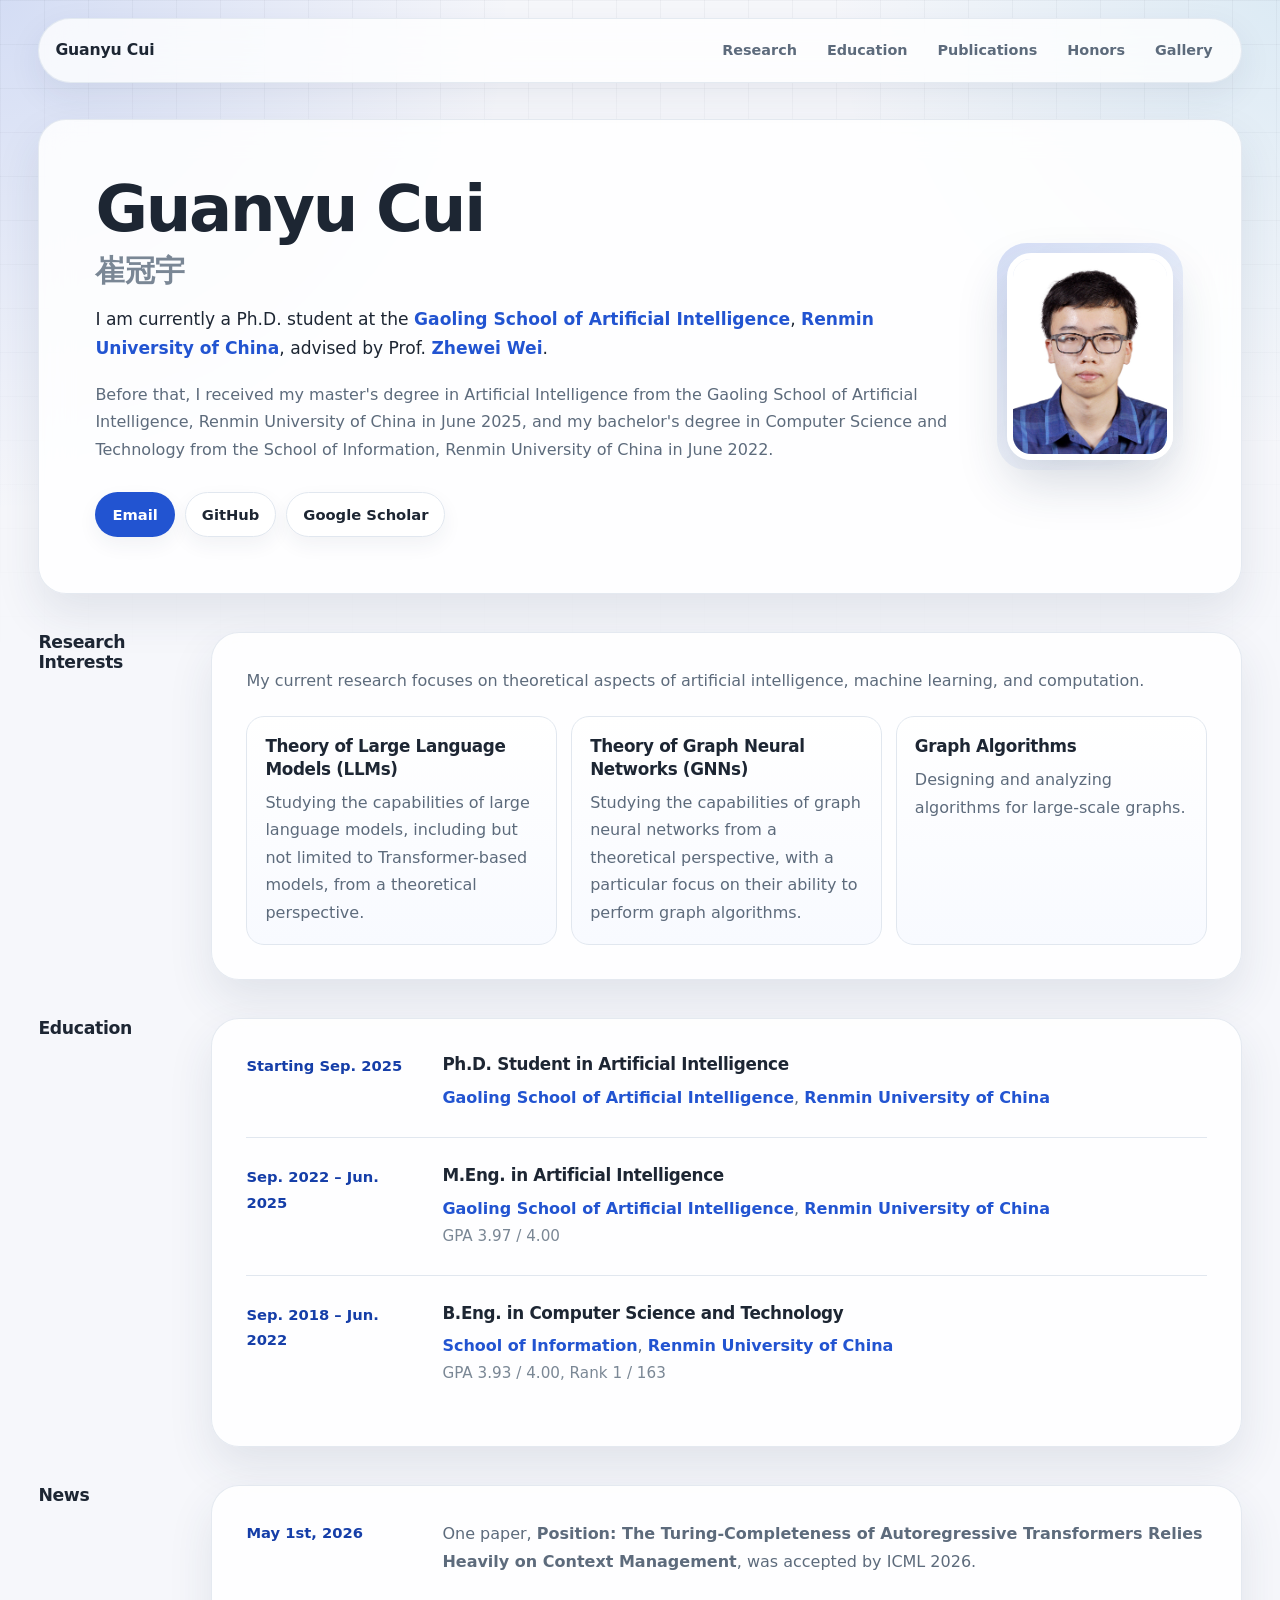
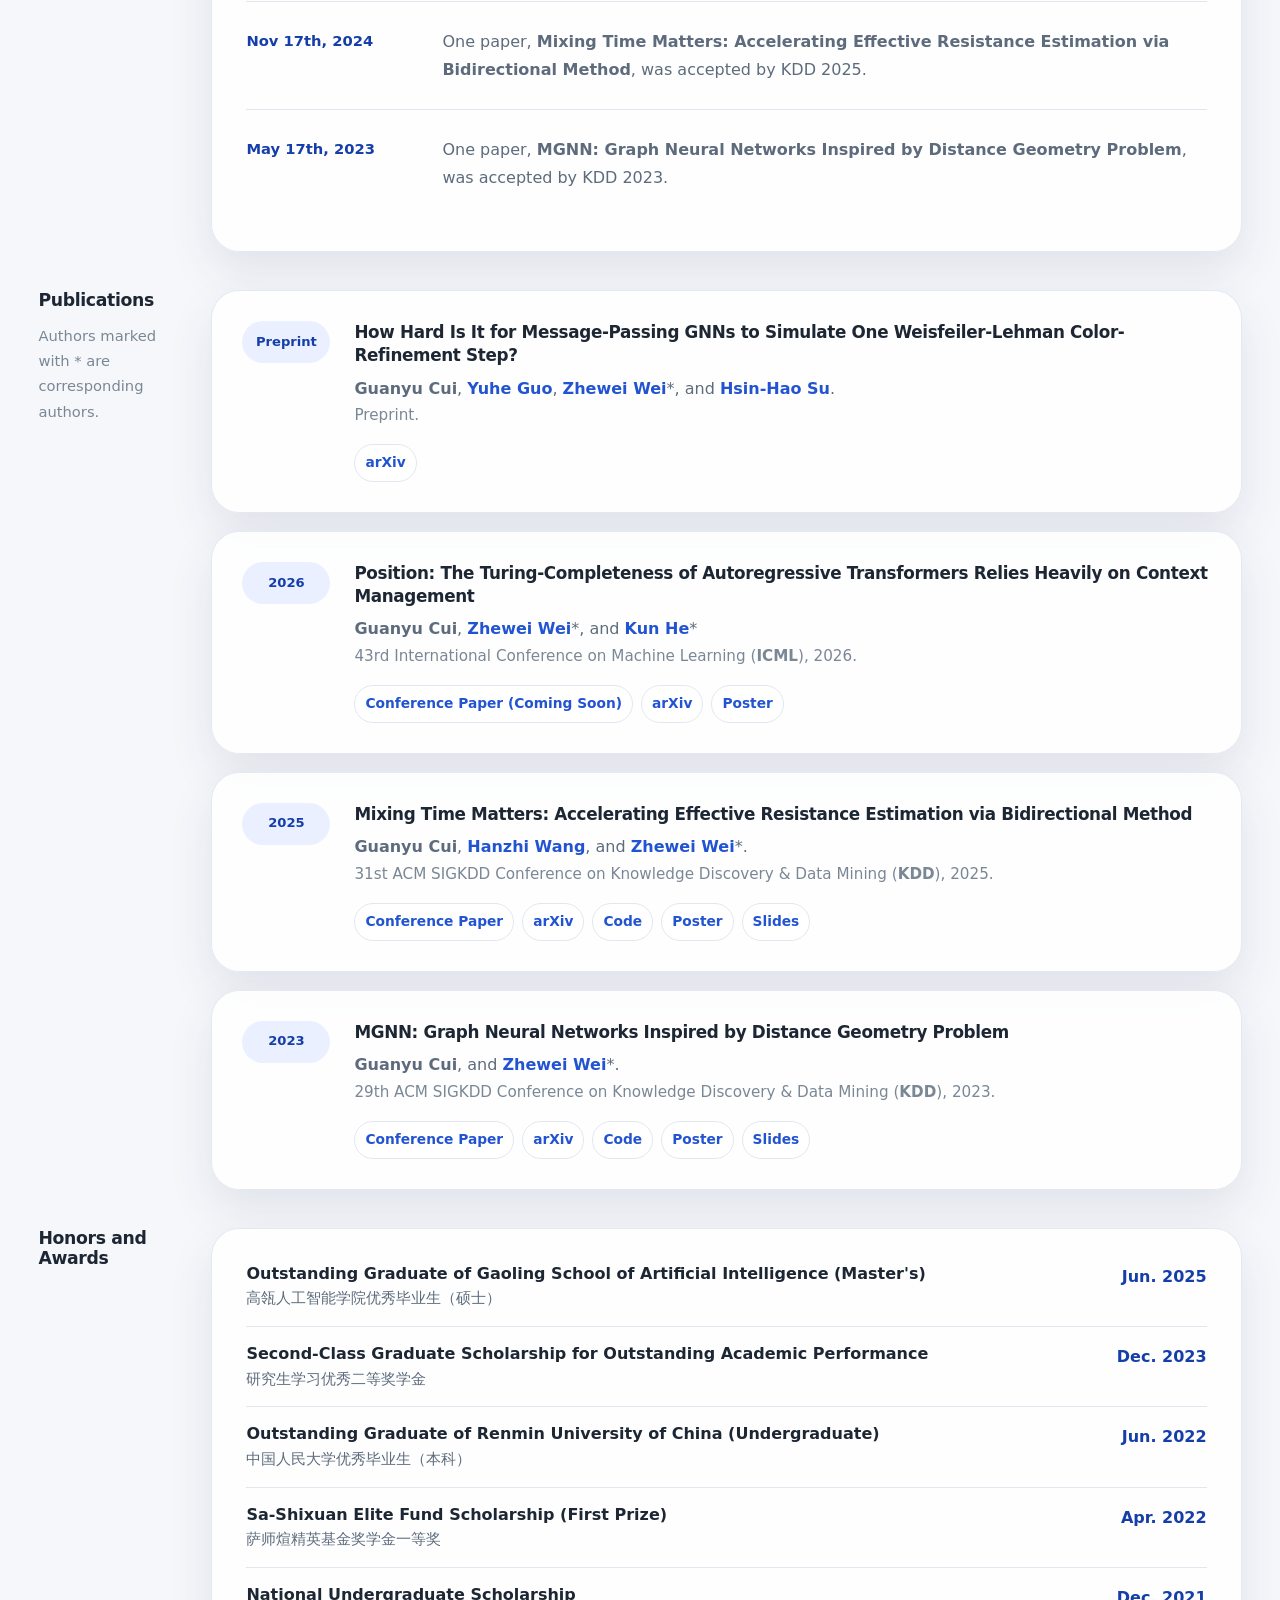
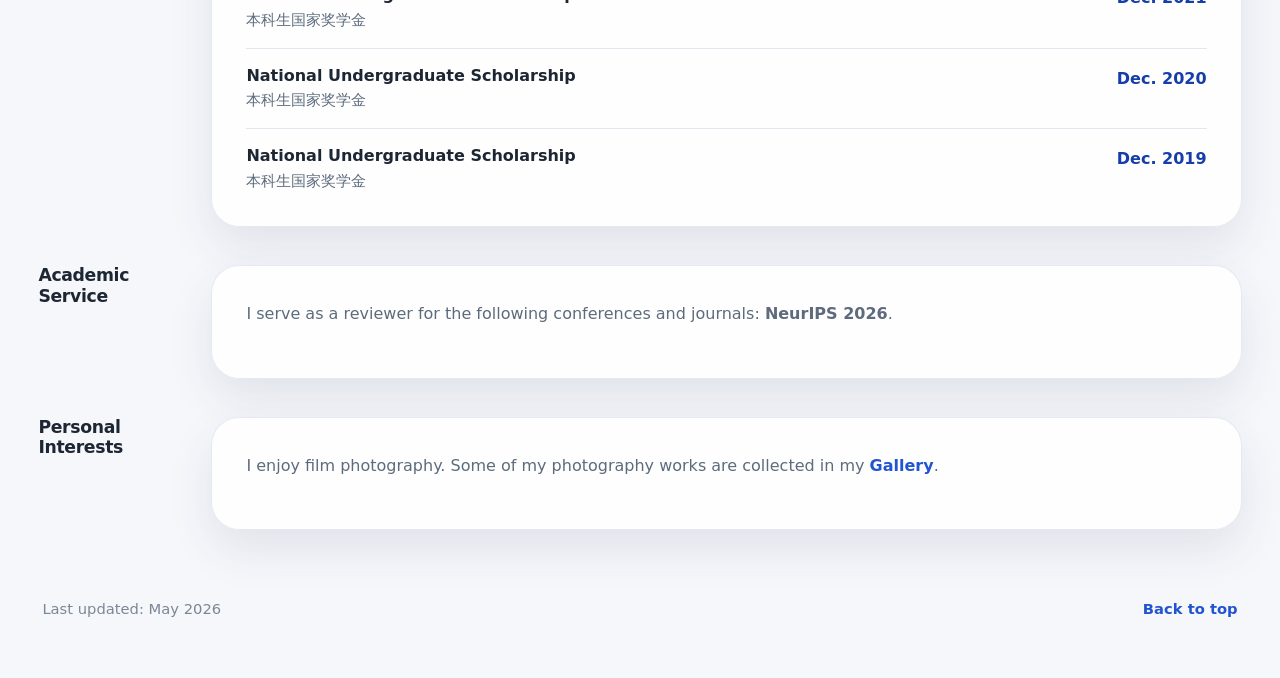
==== index.html @ 424a6db8 "update ICML 2026 poster" ====
<!DOCTYPE html>
<html lang="en">

<head>
	<meta charset="UTF-8">
	<meta name="viewport" content="width=device-width, initial-scale=1">
	<meta name="author" content="Guanyu Cui">
	<meta name="description" content="Guanyu Cui, PhD student in Artificial Intelligence at Renmin University of China. Research in graph neural networks, graph algorithms, and distributed computational models.">
	<title>Guanyu Cui</title>
	<link rel="stylesheet" type="text/css" href="stylesheet.css">
</head>

<body id="top">
	<div class="page-shell">
		<nav class="top-nav" aria-label="Primary navigation">
			<a class="brand" href="#top">Guanyu Cui</a>
			<div class="nav-links">
				<a href="#research">Research</a>
				<a href="#education">Education</a>
				<a href="#publications">Publications</a>
				<a href="#honors">Honors</a>
				<a href="gallery.html">Gallery</a>
			</div>
		</nav>

		<main id>
			<section class="hero card">
				<div class="hero-copy">
					<h1>Guanyu Cui <span>崔冠宇</span></h1>
					<p class="lead">
						I am currently a Ph.D. student at the
						<a href="http://ai.ruc.edu.cn/english">Gaoling School of Artificial Intelligence</a>,
						<a href="https://www.ruc.edu.cn/en">Renmin University of China</a>, advised by Prof.
						<a href="https://weizhewei.com">Zhewei Wei</a>.
					</p>
					<p>
						Before that, I received my master's degree in Artificial Intelligence from the Gaoling School of Artificial Intelligence, Renmin University of China in June 2025, and my bachelor's degree in Computer Science and Technology from the School of Information, Renmin University of China in June 2022.
					</p>
					<div class="link-row" aria-label="Profile links">
						<a class="button primary" href="mailto:cuiguanyu@ruc.edu.cn">Email</a>
						<a class="button" href="https://github.com/GuanyuCui">GitHub</a>
						<a class="button" href="https://scholar.google.com/citations?user=59hALLoAAAAJ&hl=en">Google Scholar</a>
					</div>
				</div>
				<div class="portrait-wrap" aria-label="Profile photo">
					<img src="images/guanyucui.png" alt="Guanyu Cui profile photo">
				</div>
			</section>

			<section id="research" class="section-grid">
				<div class="section-heading">
					<h2>Research Interests</h2>
				</div>
				<div class="card content-card">
					<p>My current research focuses on theoretical aspects of artificial intelligence, machine learning, and computation.</p>
					<div class="interest-grid">
						<article class="mini-card">
							<h3>Theory of Large Language Models (LLMs)</h3>
							<p>Studying the capabilities of large language models, including but not limited to Transformer-based models, from a theoretical perspective.</p>
						</article>
						<article class="mini-card">
							<h3>Theory of Graph Neural Networks (GNNs)</h3>
							<p>Studying the capabilities of graph neural networks from a theoretical perspective, with a particular focus on their ability to perform graph algorithms.</p>
						</article>
						<article class="mini-card">
							<h3>Graph Algorithms</h3>
							<p>Designing and analyzing algorithms for large-scale graphs.</p>
						</article>
					</div>
				</div>
			</section>

			<section id="education" class="section-grid">
				<div class="section-heading">
					<h2>Education</h2>
				</div>
				<div class="card timeline">
					<article class="timeline-item">
						<div class="time">Starting Sep. 2025</div>
						<div>
							<h3>Ph.D. Student in Artificial Intelligence</h3>
							<p><a href="http://ai.ruc.edu.cn/english">Gaoling School of Artificial Intelligence</a>, <a href="https://www.ruc.edu.cn/en">Renmin University of China</a></p>
						</div>
					</article>
					<article class="timeline-item">
						<div class="time">Sep. 2022 – Jun. 2025</div>
						<div>
							<h3>M.Eng. in Artificial Intelligence</h3>
							<p><a href="http://ai.ruc.edu.cn/english">Gaoling School of Artificial Intelligence</a>, <a href="https://www.ruc.edu.cn/en">Renmin University of China</a></p>
							<p class="meta">GPA 3.97 / 4.00</p>
						</div>
					</article>
					<article class="timeline-item">
						<div class="time">Sep. 2018 – Jun. 2022</div>
						<div>
							<h3>B.Eng. in Computer Science and Technology</h3>
							<p><a href="http://info.ruc.edu.cn/en">School of Information</a>, <a href="https://www.ruc.edu.cn/en">Renmin University of China</a></p>
							<p class="meta">GPA 3.93 / 4.00, Rank 1 / 163</p>
						</div>
					</article>
				</div>
			</section>

			<section id="news" class="section-grid">
				<div class="section-heading">
					<h2>News</h2>
				</div>
				<div class="card timeline compact">
					<article class="timeline-item">
						<div class="time">May 1st, 2026</div>
						<p>One paper, <strong>Position: The Turing-Completeness of Autoregressive Transformers Relies Heavily on Context Management</strong>, was accepted by ICML 2026.</p>
					</article>
					<article class="timeline-item">
						<div class="time">Nov 17th, 2024</div>
						<p>One paper, <strong>Mixing Time Matters: Accelerating Effective Resistance Estimation via Bidirectional Method</strong>, was accepted by KDD 2025.</p>
					</article>
					<article class="timeline-item">
						<div class="time">May 17th, 2023</div>
						<p>One paper, <strong>MGNN: Graph Neural Networks Inspired by Distance Geometry Problem</strong>, was accepted by KDD 2023.</p>
					</article>
				</div>
			</section>

			<section id="publications" class="section-grid">
				<div class="section-heading">
					<h2>Publications</h2>
					<p class="note">Authors marked with * are corresponding authors.</p>
				</div>
				<div class="publication-list">
					<article class="card publication">
						<div class="pub-year">Preprint</div>
						<div>
							<h3>How Hard Is It for Message-Passing GNNs to Simulate One Weisfeiler-Lehman Color-Refinement Step?</h3>
							<p class="authors"><strong>Guanyu Cui</strong>, <a href="https://yuziguo.github.io">Yuhe Guo</a>, <a href="https://weizhewei.com">Zhewei Wei</a>*, and <a href="https://sites.google.com/site/distributedhsinhao/">Hsin-Hao Su</a>.</p>
							<p class="venue">Preprint.</p>
							<div class="pub-links">
								<a href="https://arxiv.org/abs/2410.01308">arXiv</a>
							</div>
						</div>
					</article>

					<article class="card publication">
						<div class="pub-year">2026</div>
						<div>
							<h3>Position: The Turing-Completeness of Autoregressive Transformers Relies Heavily on Context Management</h3>
							<p class="authors"><strong>Guanyu Cui</strong>, <a href="https://weizhewei.com">Zhewei Wei</a>*, and <a href="https://hekun-theory.com">Kun He</a>*</p>
							<p class="venue">43rd International Conference on Machine Learning (<strong>ICML</strong>), 2026.</p>
							<div class="pub-links">
								<a href="">Conference Paper (Coming Soon)</a>
								<a href="https://arxiv.org/abs/2605.19514">arXiv</a>
								<a href="posters/ICML'26-poster.pdf">Poster</a>
							</div>
						</div>
					</article>

					<article class="card publication">
						<div class="pub-year">2025</div>
						<div>
							<h3>Mixing Time Matters: Accelerating Effective Resistance Estimation via Bidirectional Method</h3>
							<p class="authors"><strong>Guanyu Cui</strong>, <a href="https://wanghzccls.github.io">Hanzhi Wang</a>, and <a href="https://weizhewei.com">Zhewei Wei</a>*.</p>
							<p class="venue">31st ACM SIGKDD Conference on Knowledge Discovery & Data Mining (<strong>KDD</strong>), 2025.</p>
							<div class="pub-links">
								<a href="https://dl.acm.org/doi/10.1145/3690624.3709298">Conference Paper</a>
								<a href="https://arxiv.org/abs/2503.02513">arXiv</a>
								<a href="https://github.com/GuanyuCui/BiSPER">Code</a>
								<a href="posters/KDD'25-poster.pdf">Poster</a>
								<a href="slides/KDD'25-presentation_slides.pdf">Slides</a>
							</div>
						</div>
					</article>

					<article class="card publication">
						<div class="pub-year">2023</div>
						<div>
							<h3>MGNN: Graph Neural Networks Inspired by Distance Geometry Problem</h3>
							<p class="authors"><strong>Guanyu Cui</strong>, and <a href="https://weizhewei.com">Zhewei Wei</a>*.</p>
							<p class="venue">29th ACM SIGKDD Conference on Knowledge Discovery & Data Mining (<strong>KDD</strong>), 2023.</p>
							<div class="pub-links">
								<a href="https://dl.acm.org/doi/10.1145/3580305.3599431">Conference Paper</a>
								<a href="https://arxiv.org/abs/2201.12994">arXiv</a>
								<a href="https://github.com/GuanyuCui/MGNN">Code</a>
								<a href="posters/KDD'23-poster.pdf">Poster</a>
								<a href="slides/KDD'23-presentation_slides.pdf">Slides</a>
							</div>
						</div>
					</article>
				</div>
			</section>

			<section id="honors" class="section-grid">
				<div class="section-heading">
					<h2>Honors and Awards</h2>
				</div>
				<div class="card award-list">
					<div class="award-item">
						<span>
							<strong>Outstanding Graduate of Gaoling School of Artificial Intelligence (Master's)</strong>
							<span class="award-cn">高瓴人工智能学院优秀毕业生（硕士）</span>
						</span>
						<strong>Jun. 2025</strong>
						
					</div>
					<div class="award-item">
						<span>
							<strong>Second-Class Graduate Scholarship for Outstanding Academic Performance</strong>
							<span class="award-cn">研究生学习优秀二等奖学金</span>
						</span>
						<strong>Dec. 2023</strong>
					</div>
					<div class="award-item">
						<span>
							<strong>Outstanding Graduate of Renmin University of China (Undergraduate)</strong>
							<span class="award-cn">中国人民大学优秀毕业生（本科）</span>
						</span>
						<strong>Jun. 2022</strong>
					</div>
					<div class="award-item">
						<span>
							<strong>Sa-Shixuan Elite Fund Scholarship (First Prize)</strong>
							<span class="award-cn">萨师煊精英基金奖学金一等奖</span>
						</span>
						<strong>Apr. 2022</strong>
					</div>
					<div class="award-item">
						<span>
							<strong>National Undergraduate Scholarship</strong>
							<span class="award-cn">本科生国家奖学金</span>
						</span>
						<strong>Dec. 2021</strong>
					</div>
					<div class="award-item">
						<span>
							<strong>National Undergraduate Scholarship</strong>
							<span class="award-cn">本科生国家奖学金</span>
						</span>
						<strong>Dec. 2020</strong>
					</div>
					<div class="award-item">
						<span>
							<strong>National Undergraduate Scholarship</strong>
							<span class="award-cn">本科生国家奖学金</span>
						</span>
						<strong>Dec. 2019</strong>
					</div>
				</div>
			</section>

			<section id="academic-service" class="section-grid">
				<div class="section-heading">
					<h2>Academic Service</h2>
				</div>
				<div class="card content-card">
					<p>I serve as a reviewer for the following conferences and journals: <strong>NeurIPS 2026</strong>.</p>
				</div>
			</section>

			<section id="others" class="section-grid">
				<div class="section-heading">
					<h2>Personal Interests</h2>
				</div>
				<div class="card content-card">
					<p>I enjoy film photography. Some of my photography works are collected in my <a href="gallery.html">Gallery</a>.</p>
				</div>
			</section>
		</main>

		<footer class="site-footer">
			<span>Last updated: May 2026</span>
			<a href="#top">Back to top</a>
		</footer>
	</div>
</body>

</html>
---- stylesheet.css ----
:root {
	color-scheme: light;
	--bg: #f6f7fb;
	--surface: rgba(255, 255, 255, 0.86);
	--surface-strong: #ffffff;
	--text: #1d2633;
	--muted: #5d6b7c;
	--muted-light: #7a8795;
	--line: #e1e7ef;
	--accent: #2254d1;
	--accent-soft: #eaf0ff;
	--accent-strong: #153ea8;
	--shadow: 0 20px 45px rgba(36, 55, 90, 0.10);
	--radius-lg: 28px;
	--radius-md: 18px;
	--radius-sm: 12px;
	--max-width: none;
}

* {
	box-sizing: border-box;
}

html {
	scroll-behavior: smooth;
}

body {
	margin: 0;
	color: var(--text);
	background:
		radial-gradient(circle at top left, rgba(34, 84, 209, 0.16), transparent 32rem),
		radial-gradient(circle at top right, rgba(36, 143, 197, 0.12), transparent 28rem),
		var(--bg);
	font-family: Inter, ui-sans-serif, system-ui, -apple-system, BlinkMacSystemFont, "Segoe UI", sans-serif;
	font-size: 16px;
	line-height: 1.72;
}

body::before {
	position: fixed;
	inset: 0;
	z-index: -1;
	pointer-events: none;
	content: "";
	background-image: linear-gradient(rgba(29, 38, 51, 0.04) 1px, transparent 1px), linear-gradient(90deg, rgba(29, 38, 51, 0.04) 1px, transparent 1px);
	background-size: 44px 44px;
	mask-image: linear-gradient(to bottom, black, transparent 75%);
}

a {
	color: var(--accent);
	font-weight: 650;
	text-decoration: none;
	text-underline-offset: 0.18em;
}

a:hover,
a:focus-visible {
	color: var(--accent-strong);
	text-decoration: underline;
}

img {
	display: block;
	max-width: 100%;
}

.page-shell {
	width: 100%;
	max-width: none;
	margin: 0 auto;
	padding-inline: clamp(20px, 3vw, 56px);
}

.top-nav {
	position: sticky;
	top: 14px;
	z-index: 10;
	display: flex;
	align-items: center;
	justify-content: space-between;
	gap: 20px;
	margin: 18px 0 36px;
	padding: 12px 16px;
	border: 1px solid rgba(225, 231, 239, 0.88);
	border-radius: 999px;
	background: rgba(255, 255, 255, 0.78);
	box-shadow: 0 12px 34px rgba(36, 55, 90, 0.08);
	backdrop-filter: blur(18px);
}

.brand {
	color: var(--text);
	font-size: 0.98rem;
	font-weight: 800;
	letter-spacing: -0.01em;
}

.nav-links {
	display: flex;
	flex-wrap: wrap;
	justify-content: flex-end;
	gap: 6px;
}

.nav-links a {
	padding: 7px 12px;
	border-radius: 999px;
	color: var(--muted);
	font-size: 0.9rem;
	font-weight: 700;
}

.nav-links a:hover,
.nav-links a:focus-visible {
	color: var(--accent-strong);
	background: var(--accent-soft);
	text-decoration: none;
}

main {
	display: grid;
	gap: 38px;
}

.card {
	border: 1px solid rgba(225, 231, 239, 0.9);
	border-radius: var(--radius-lg);
	background: var(--surface);
	box-shadow: var(--shadow);
	backdrop-filter: blur(16px);
}

.hero {
	display: grid;
	grid-template-columns: minmax(0, 1fr) 190px;
	gap: 24px;
	align-items: center;
	padding: clamp(28px, 5vw, 56px);
}

.hero-copy {
	max-width: none;
}

.eyebrow {
	margin: 0 0 12px;
	color: var(--accent);
	font-size: 0.78rem;
	font-weight: 850;
	letter-spacing: 0.12em;
	text-transform: uppercase;
}

h1,
h2,
h3,
p {
	margin-top: 0;
}

h1 {
	margin-bottom: 18px;
	font-size: clamp(2.25rem, 5vw, 4.15rem);
	line-height: 1.06;
	letter-spacing: -0.035em;
}

h1 span {
	display: block;
	margin-top: 12px;
	color: var(--muted-light);
	font-size: clamp(1.25rem, 2.4vw, 1.85rem);
	letter-spacing: -0.015em;
}

h2 {
	margin-bottom: 10px;
	font-size: clamp(1.7rem, 3.5vw, 2.35rem);
	line-height: 1.1;
	letter-spacing: -0.04em;
}

h3 {
	margin-bottom: 8px;
	font-size: 1.05rem;
	line-height: 1.35;
	letter-spacing: -0.02em;
}

p {
	color: var(--muted);
}

.lead {
	color: var(--text);
	font-size: 1.07rem;
}

.link-row {
	display: flex;
	flex-wrap: wrap;
	gap: 10px;
	margin-top: 28px;
}

.button {
	display: inline-flex;
	align-items: center;
	justify-content: center;
	min-height: 42px;
	padding: 9px 16px;
	border: 1px solid var(--line);
	border-radius: 999px;
	background: var(--surface-strong);
	color: var(--text);
	font-size: 0.92rem;
	font-weight: 800;
	box-shadow: 0 8px 20px rgba(36, 55, 90, 0.06);
	transition: transform 160ms ease, box-shadow 160ms ease, background 160ms ease;
}

.button:hover,
.button:focus-visible {
	transform: translateY(-1px);
	color: var(--text);
	text-decoration: none;
	box-shadow: 0 12px 26px rgba(36, 55, 90, 0.10);
}

.button.primary {
	border-color: transparent;
	background: var(--accent);
	color: white;
}

.button.primary:hover,
.button.primary:focus-visible {
	background: var(--accent-strong);
	color: white;
}

.portrait-wrap {
	position: relative;
	justify-self: center;
}

.portrait-wrap::before {
	position: absolute;
	inset: -10px;
	z-index: -1;
	content: "";
	border-radius: 30px;
	background: linear-gradient(145deg, rgba(34, 84, 209, 0.18), rgba(255, 255, 255, 0.45));
}

.portrait-wrap img {
	width: 166px;
	aspect-ratio: 4 / 5;
	border: 6px solid #fff;
	border-radius: 24px;
	object-fit: cover;
	object-position: center 20%;
	box-shadow: 0 22px 50px rgba(36, 55, 90, 0.18);
}

.section-grid {
	display: grid;
	grid-template-columns: 145px minmax(0, 1fr);
	gap: 34px;
	align-items: start;
	scroll-margin-top: 110px;
}

.section-heading {
	position: sticky;
	top: 100px;
}

.section-heading h2 {
	margin-bottom: 8px;
	font-size: clamp(1.08rem, 1.35vw, 1.36rem);
	line-height: 1.18;
	letter-spacing: -0.02em;
	overflow-wrap: anywhere;
}

.note {
	margin-top: 12px;
	color: var(--muted-light);
	font-size: 0.92rem;
}

.content-card,
.timeline,
.award-list {
	padding: clamp(22px, 4vw, 34px);
}

.interest-grid {
	display: grid;
	grid-template-columns: repeat(3, minmax(0, 1fr));
	gap: 14px;
	margin-top: 22px;
}

.mini-card {
	min-height: 100%;
	padding: 18px;
	border: 1px solid var(--line);
	border-radius: var(--radius-md);
	background: linear-gradient(180deg, #ffffff, #f8faff);
}

.mini-card p,
.publication p,
.timeline p {
	margin-bottom: 0;
}

.timeline {
	display: grid;
	gap: 0;
}

.timeline-item {
	position: relative;
	display: grid;
	grid-template-columns: 170px minmax(0, 1fr);
	gap: 26px;
	padding: 0 0 26px;
}

.timeline-item:not(:last-child) {
	border-bottom: 1px solid var(--line);
	margin-bottom: 26px;
}

.time {
	color: var(--accent-strong);
	font-size: 0.92rem;
	font-weight: 850;
}

.meta,
.venue {
	color: var(--muted-light);
	font-size: 0.95rem;
}

.publication-list {
	display: grid;
	gap: 18px;
}

.publication {
	display: grid;
	grid-template-columns: 96px minmax(0, 1fr);
	gap: 24px;
	padding: clamp(22px, 4vw, 30px);
	transition: transform 160ms ease, box-shadow 160ms ease;
}

.publication:hover {
	transform: translateY(-2px);
	box-shadow: 0 24px 58px rgba(36, 55, 90, 0.14);
}

.pub-year {
	display: inline-flex;
	align-items: center;
	justify-content: center;
	align-self: start;
	min-height: 42px;
	padding: 8px 12px;
	border-radius: 999px;
	background: var(--accent-soft);
	color: var(--accent-strong);
	font-size: 0.82rem;
	font-weight: 900;
}

.authors {
	color: var(--muted);
}

.pub-links {
	display: flex;
	flex-wrap: wrap;
	gap: 8px;
	margin-top: 16px;
}

.pub-links a {
	display: inline-flex;
	padding: 6px 10px;
	border: 1px solid var(--line);
	border-radius: 999px;
	background: #fff;
	color: var(--accent);
	font-size: 0.86rem;
	font-weight: 800;
}

.pub-links a:hover,
.pub-links a:focus-visible {
	background: var(--accent-soft);
	color: var(--accent-strong);
	text-decoration: none;
}

.award-list {
	display: grid;
	gap: 0;
}

.award-item {
	display: grid;
	grid-template-columns: minmax(0, 1fr) 104px;
	gap: 22px;
	padding: 16px 0;
	border-bottom: 1px solid var(--line);
	color: var(--muted);
}

.award-item:first-child {
	padding-top: 0;
}

.award-item:last-child {
	padding-bottom: 0;
	border-bottom: 0;
}

.award-item > span > strong {
	display: block;
	color: var(--text);
	font-weight: 800;
	line-height: 1.35;
}

.award-item > strong {
	color: var(--accent-strong);
	text-align: right;
	white-space: nowrap;
	font-weight: 850;
}

.award-cn {
	display: block;
	margin-top: 4px;
	font-size: 0.94em;
	color: var(--muted);
	line-height: 1.45;
}

.site-footer {
	display: flex;
	justify-content: space-between;
	gap: 20px;
	margin: 44px 0 34px;
	padding: 22px 4px;
	color: var(--muted-light);
	font-size: 0.92rem;
}


@media (min-width: 1180px) {
	.section-grid {
		grid-template-columns: 135px minmax(0, 1fr);
		gap: 38px;
	}

	.publication {
		grid-template-columns: 88px minmax(0, 1fr);
	}
}

@media (max-width: 860px) {
	.top-nav {
		align-items: flex-start;
		border-radius: 24px;
		flex-direction: column;
	}

	.nav-links {
		justify-content: flex-start;
	}

	.hero {
		grid-template-columns: 1fr;
	}

	.portrait-wrap {
		justify-self: start;
		order: -1;
	}

	.portrait-wrap img {
		width: 150px;
	}

	.section-grid {
		grid-template-columns: 1fr;
		gap: 16px;
	}

	.section-heading {
		position: static;
	}

	.interest-grid {
		grid-template-columns: 1fr;
	}
}

@media (max-width: 640px) {
	.page-shell {
		padding-inline: 12px;
	}

	.top-nav {
		position: relative;
		top: 0;
	}

	.hero {
		padding: 24px;
	}

	.timeline-item,
	.publication,
	.award-item {
		grid-template-columns: 1fr;
		gap: 10px;
	}

	.award-item > strong {
	text-align: left;
	}

	.site-footer {
		flex-direction: column;
	}
}


/* Gallery page */
.gallery-page {
	background:
		radial-gradient(circle at 20% 0%, rgba(246, 219, 174, 0.42), transparent 30rem),
		radial-gradient(circle at 80% 10%, rgba(170, 195, 217, 0.35), transparent 28rem),
		#f4f0e9;
}

.gallery-page::before {
	background-image: linear-gradient(rgba(74, 63, 48, 0.045) 1px, transparent 1px), linear-gradient(90deg, rgba(74, 63, 48, 0.045) 1px, transparent 1px);
	background-size: 52px 52px;
	mask-image: linear-gradient(to bottom, black, transparent 68%);
}

.gallery-shell {
	max-width: var(--max-width);
}

.gallery-nav {
	position: static;
	top: auto;
	border-color: rgba(68, 57, 43, 0.13);
	background: rgba(252, 249, 242, 0.76);
	box-shadow: 0 18px 40px rgba(58, 47, 35, 0.08);
}

.gallery-shell .top-nav [aria-current="page"] {
	color: #30281f;
	background: rgba(48, 40, 31, 0.08);
}

.gallery-main {
	gap: clamp(38px, 6vw, 76px);
}

.gallery-intro {
	display: grid;
	grid-template-columns: minmax(0, 1fr) 124px;
	gap: clamp(16px, 2.5vw, 34px);
	align-items: start;
	min-height: auto;
	padding: clamp(28px, 5vw, 56px) 0 clamp(18px, 3vw, 32px);
	border-bottom: 1px solid rgba(68, 57, 43, 0.14);
}

.gallery-intro > div {
	width: 100%;
	max-width: none;
}

.gallery-kicker {
	margin-bottom: 18px;
	color: #7a6650;
	font-family: ui-monospace, SFMono-Regular, Menlo, Monaco, Consolas, "Liberation Mono", monospace;
	font-size: 0.8rem;
	font-weight: 700;
	letter-spacing: 0.2em;
	text-transform: uppercase;
}

.gallery-intro h1 {
	margin-bottom: 18px;
	color: #211b15;
	font-family: Georgia, "Times New Roman", serif;
	font-size: clamp(2.25rem, 5vw, 4.8rem);
	font-weight: 500;
	letter-spacing: 0.01em;
	line-height: 0.9;
}

.gallery-lead {
	max-width: none;
	margin-bottom: 0;
	color: #5f5245;
	font-size: clamp(1rem, 1.3vw, 1.22rem);
	line-height: 1.75;
}

.gallery-year-index {
	position: sticky;
	top: 98px;
	display: flex;
	flex-direction: column;
	gap: 9px;
	align-self: start;
	justify-self: end;
	width: 124px;
	min-width: 0;
	margin-top: 42px;
	padding: 12px;
	border: 1px solid rgba(68, 57, 43, 0.13);
	border-radius: 24px;
	background: rgba(252, 249, 242, 0.68);
	box-shadow: 0 16px 36px rgba(58, 47, 35, 0.06);
	backdrop-filter: blur(18px);
}

.gallery-year-index span {
	padding: 0 10px 4px;
	color: #8a7b68;
	font-size: 0.72rem;
	font-weight: 850;
	letter-spacing: 0.14em;
	text-transform: uppercase;
}

.gallery-year-index a {
	display: flex;
	align-items: center;
	justify-content: space-between;
	padding: 8px 11px;
	border-radius: 999px;
	color: #4b3f32;
	font-size: 0.93rem;
	font-weight: 800;
}

.gallery-year-index a::after {
	content: "↘";
	color: #a3917b;
	font-weight: 800;
}

.gallery-year-index a:hover,
.gallery-year-index a:focus-visible {
	background: rgba(48, 40, 31, 0.08);
	color: #211b15;
	text-decoration: none;
}

.gallery-year-section {
	display: grid;
	grid-template-columns: minmax(76px, 92px) minmax(0, 1fr);
	gap: clamp(12px, 2vw, 28px);
	align-items: start;
	scroll-margin-top: 120px;
}

.gallery-year-aside {
	position: sticky;
	top: 108px;
	padding-top: 4px;
}

.gallery-year-aside h2 {
	margin-bottom: 12px;
	color: #2b241c;
	font-family: Georgia, "Times New Roman", serif;
	font-size: clamp(1.55rem, 2.4vw, 2.35rem);
	font-weight: 500;
	letter-spacing: -0.035em;
	line-height: 1.05;
}

.photo-list {
	display: flex;
	flex-direction: column;
	gap: clamp(34px, 5vw, 72px);
}

.photo-piece {
	width: 100%;
	margin: 0;
	padding-bottom: clamp(24px, 3vw, 40px);
	border-bottom: 1px solid rgba(68, 57, 43, 0.14);
}

.photo-piece:last-child {
	border-bottom: 0;
	padding-bottom: 0;
}

.photo-piece img {
	display: block;
	width: auto;
	max-width: 100%;
	height: auto;
	max-height: 82vh;
	margin: 0;
	object-fit: contain;
	opacity: 0;
	transform: translateY(8px);
	filter: blur(6px);
	animation: photo-load-in 900ms ease forwards;
}

@keyframes photo-load-in {
	to {
		opacity: 1;
		transform: translateY(0);
		filter: blur(0);
	}
}

@media (prefers-reduced-motion: reduce) {
	.photo-piece img {
		opacity: 1;
		transform: none;
		filter: none;
		animation: none;
	}
}

.photo-placeholder {
	display: grid;
	place-items: center;
	width: 100%;
	min-height: clamp(320px, 52vw, 680px);
	padding: 28px;
	border: 1px dashed rgba(68, 57, 43, 0.24);
	background:
		linear-gradient(135deg, rgba(80, 66, 47, 0.08), rgba(180, 151, 106, 0.08)),
		linear-gradient(180deg, rgba(247, 241, 232, 0.72), rgba(232, 222, 208, 0.62));
	color: #594938;
	font-family: ui-monospace, SFMono-Regular, Menlo, Monaco, Consolas, "Liberation Mono", monospace;
	font-size: 0.78rem;
	font-weight: 800;
	letter-spacing: 0.12em;
	text-align: center;
	text-transform: uppercase;
}

.photo-piece figcaption {
	width: 100%;
	max-width: none;
	margin-top: 14px;
}

.photo-meta,
.photo-note {
	width: 100%;
	max-width: none;
}

.photo-meta {
	margin-bottom: 7px;
	color: #8a7b68;
	font-size: 0.86rem;
	font-weight: 700;
	line-height: 1.5;
}

.photo-note {
	margin-bottom: 0;
	color: #554a3e;
	font-size: 0.96rem;
	line-height: 1.7;
}

.gallery-footer {
	border-top: 1px solid rgba(68, 57, 43, 0.14);
}

@media (max-width: 860px) {
	.gallery-intro {
		grid-template-columns: 1fr;
		gap: 18px;
		min-height: auto;
	}

	.gallery-year-index {
		position: static;
		flex-direction: row;
		flex-wrap: wrap;
		justify-self: stretch;
		width: 100%;
		min-width: 0;
		margin-top: 0;
	}

	.gallery-year-index span {
		width: 100%;
	}

	.gallery-year-section {
		grid-template-columns: 1fr;
		gap: 18px;
	}

	.gallery-year-aside {
		position: static;
		display: flex;
		align-items: baseline;
		justify-content: space-between;
		gap: 20px;
		border-bottom: 1px solid rgba(68, 57, 43, 0.12);
		padding-bottom: 12px;
	}
}

@media (max-width: 640px) {
	.gallery-intro h1 {
		font-size: clamp(2.35rem, 15vw, 4.8rem);
	}

	.gallery-year-aside {
		display: block;
	}
}
.photo-link {
	display: inline-block;
	max-width: 100%;
	color: inherit;
	cursor: zoom-in;
}

.photo-link:hover,
.photo-link:focus-visible {
	text-decoration: none;
}

.photo-link:focus-visible {
	outline: 3px solid rgba(48, 40, 31, 0.32);
	outline-offset: 6px;
	border-radius: 10px;
}

.photo-link img {
	background: rgba(68, 57, 43, 0.08);
}

.photo-loading {
	display: grid;
	place-items: center;
	width: min(100%, 1200px);
	min-height: clamp(260px, 45vw, 620px);
	padding: 28px;
	border: 1px dashed rgba(68, 57, 43, 0.24);
	background:
		linear-gradient(135deg, rgba(80, 66, 47, 0.08), rgba(180, 151, 106, 0.08)),
		linear-gradient(180deg, rgba(247, 241, 232, 0.72), rgba(232, 222, 208, 0.62));
	color: #594938;
	font-family: ui-monospace, SFMono-Regular, Menlo, Monaco, Consolas, "Liberation Mono", monospace;
	font-size: 0.78rem;
	font-weight: 800;
	letter-spacing: 0.12em;
	text-align: center;
	text-transform: uppercase;
}

.photo-dialog-open {
	overflow: hidden;
}

.photo-dialog {
	--dialog-pad: clamp(14px, 3vw, 34px);

	position: fixed;
	inset: 0;
	width: 100vw;
	max-width: none;
	height: 100vh;
	height: 100dvh;
	max-height: none;
	margin: 0;
	padding: var(--dialog-pad);
	border: 0;
	background: rgba(20, 16, 12, 0.94);
	overflow: hidden;
}

.photo-dialog[open] {
	display: grid;
	place-items: center;
}

.photo-dialog::backdrop {
	background: rgba(20, 16, 12, 0.94);
	backdrop-filter: blur(10px);
}

.photo-dialog img {
	display: block;
	width: auto;
	height: auto;
	max-width: calc(100vw - var(--dialog-pad) - var(--dialog-pad));
	max-height: calc(100dvh - var(--dialog-pad) - var(--dialog-pad));
	object-fit: contain;
	box-shadow: 0 24px 70px rgba(0, 0, 0, 0.36);
}

.photo-dialog-close {
	position: fixed;
	top: max(16px, env(safe-area-inset-top));
	right: max(18px, env(safe-area-inset-right));
	z-index: 1;
	display: inline-flex;
	align-items: center;
	justify-content: center;
	width: 44px;
	height: 44px;
	border: 0;
	border-radius: 999px;
	background: rgba(252, 249, 242, 0.92);
	color: #211b15;
	font-size: 1.55rem;
	font-weight: 700;
	line-height: 1;
	box-shadow: 0 14px 32px rgba(20, 16, 12, 0.24);
	cursor: pointer;
}

.photo-dialog-close:hover,
.photo-dialog-close:focus-visible {
	background: #ffffff;
}

@media (max-width: 640px) {
	.photo-dialog {
		--dialog-pad: 10px;
		padding: var(--dialog-pad);
	}

	.photo-dialog-close {
		top: max(10px, env(safe-area-inset-top));
		right: max(10px, env(safe-area-inset-right));
	}
}
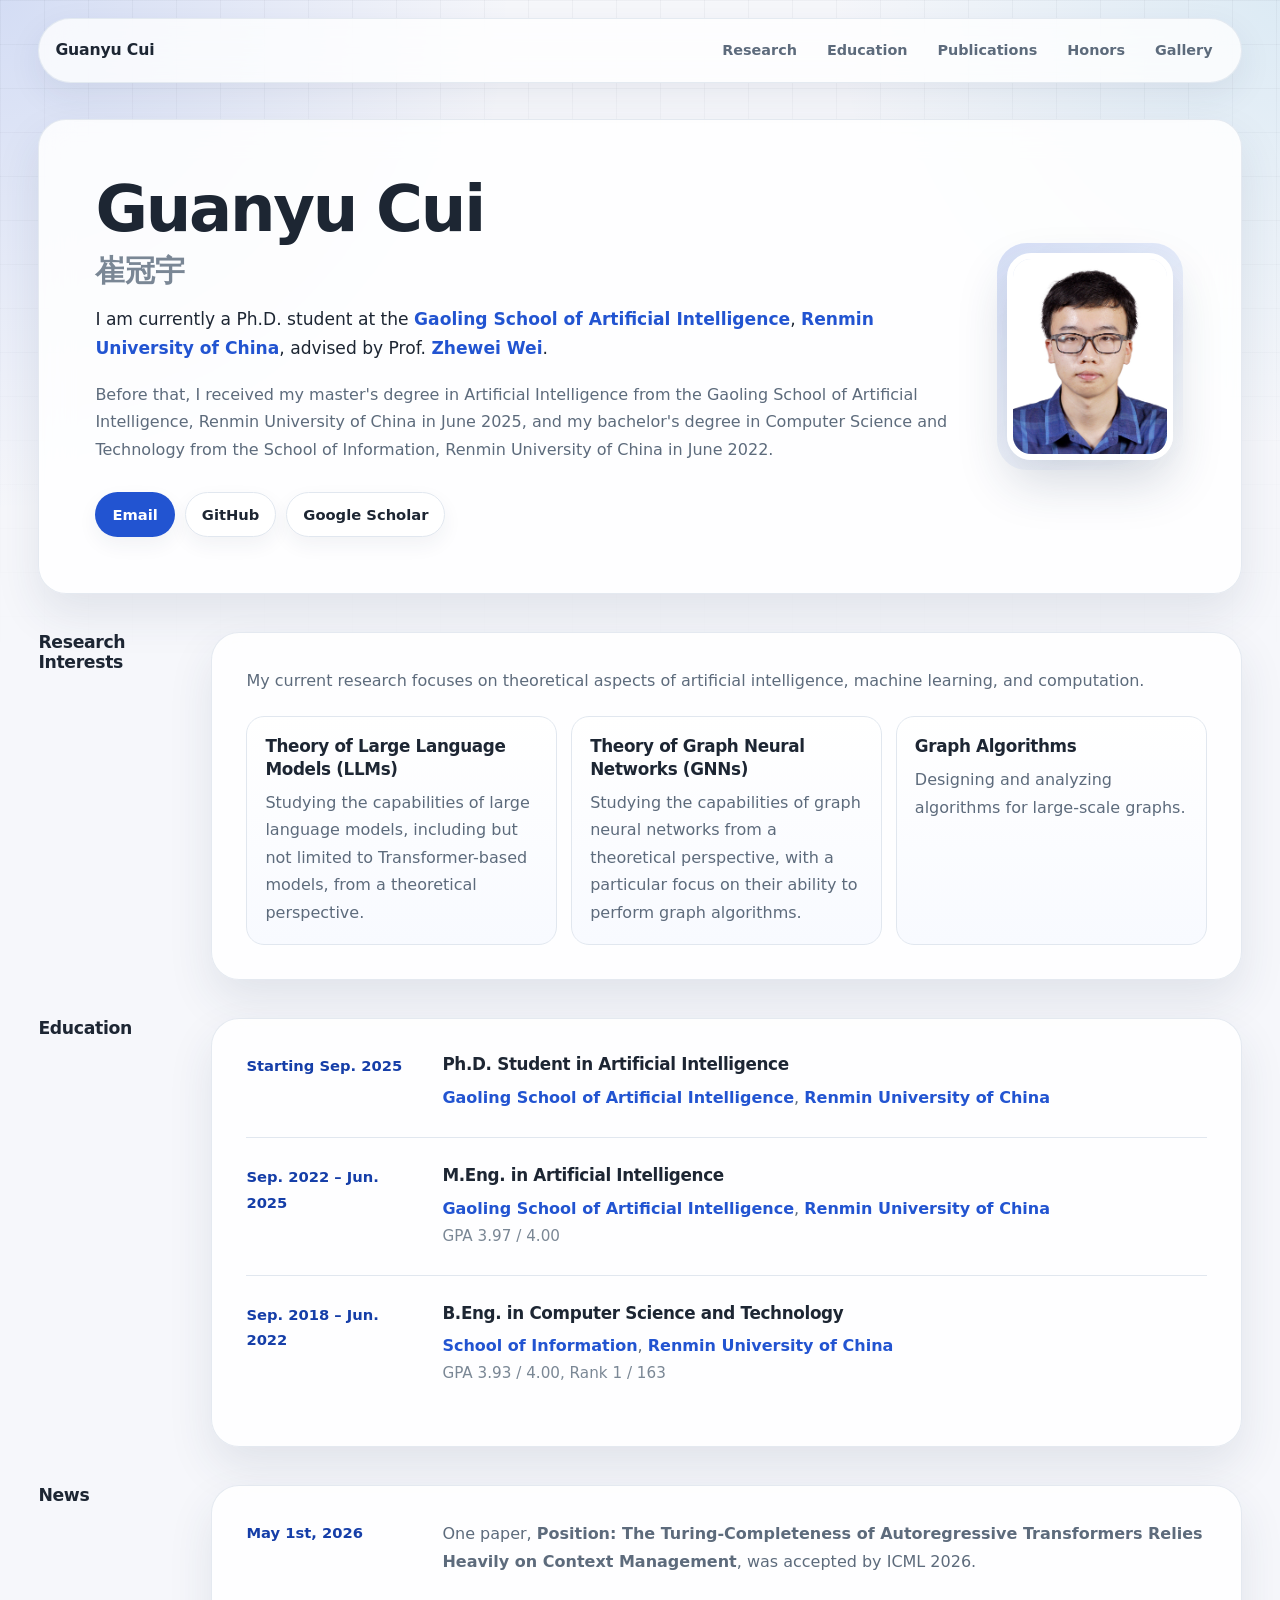
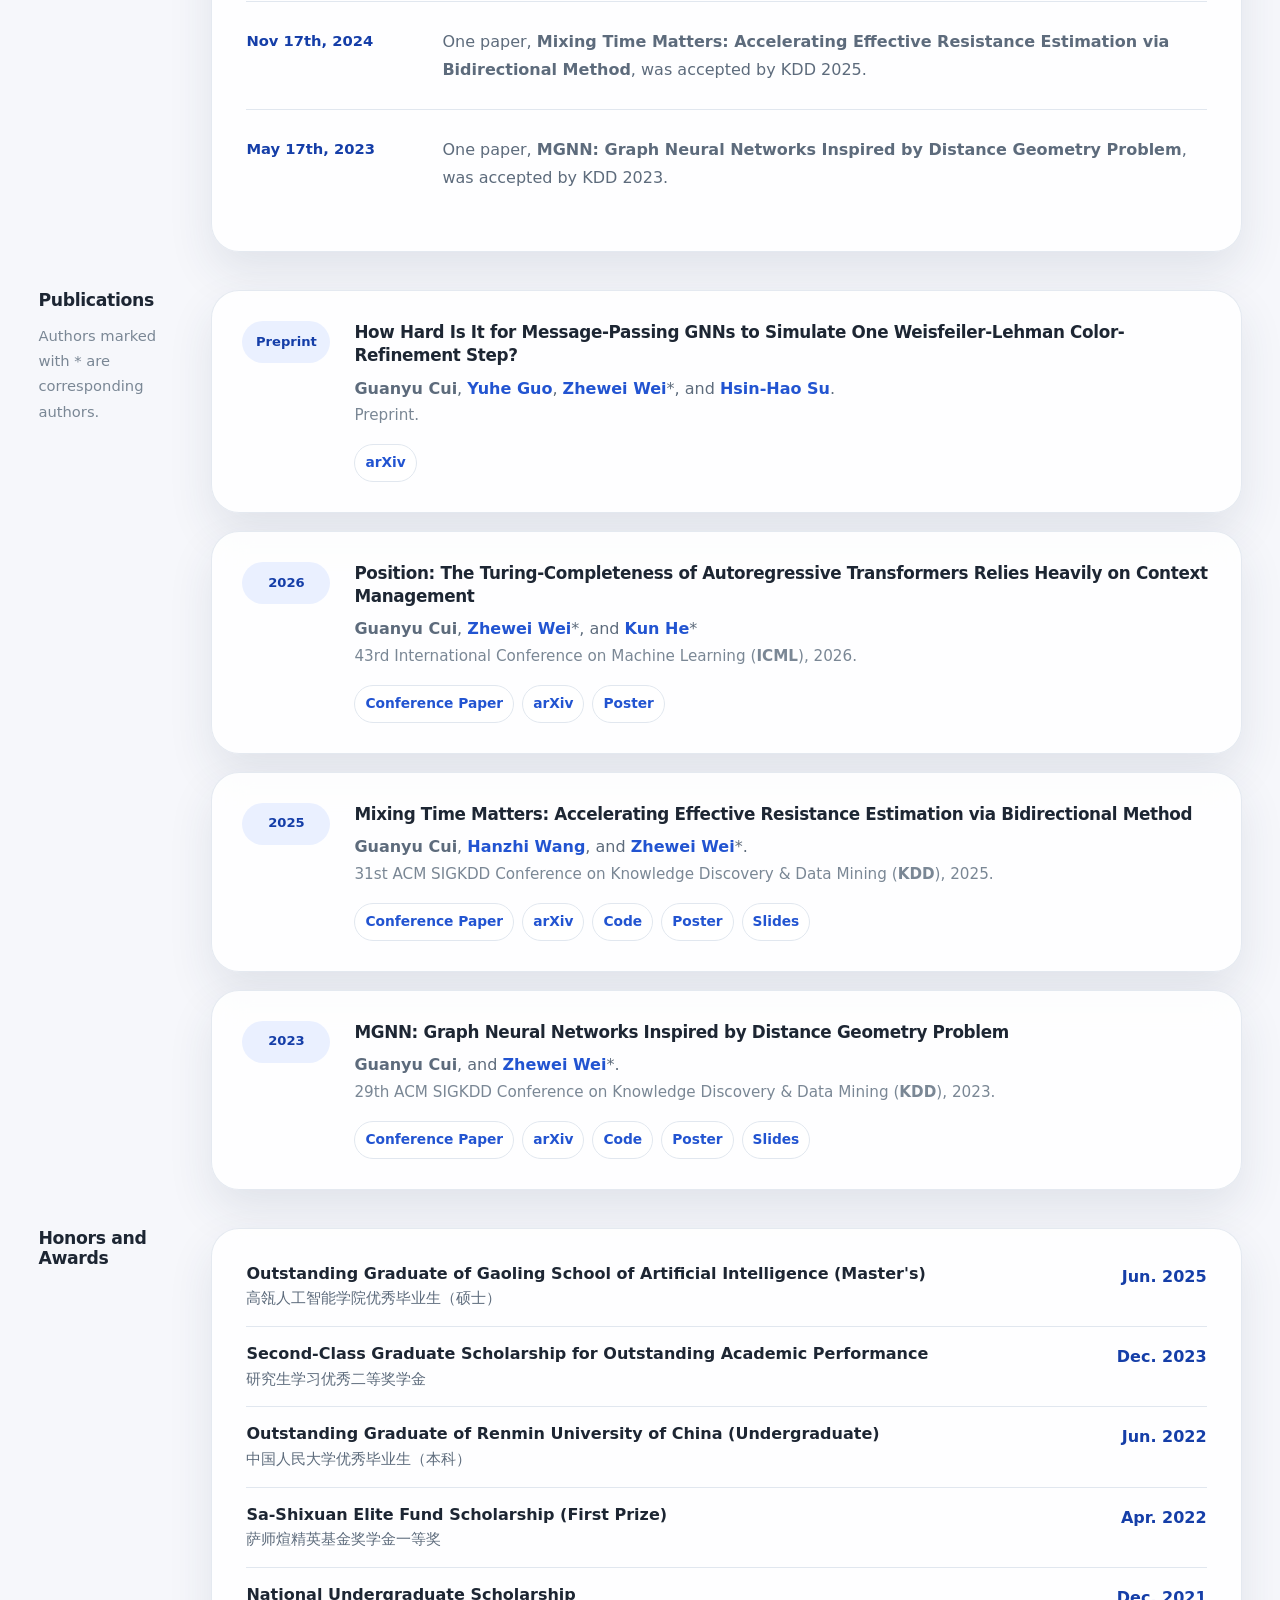
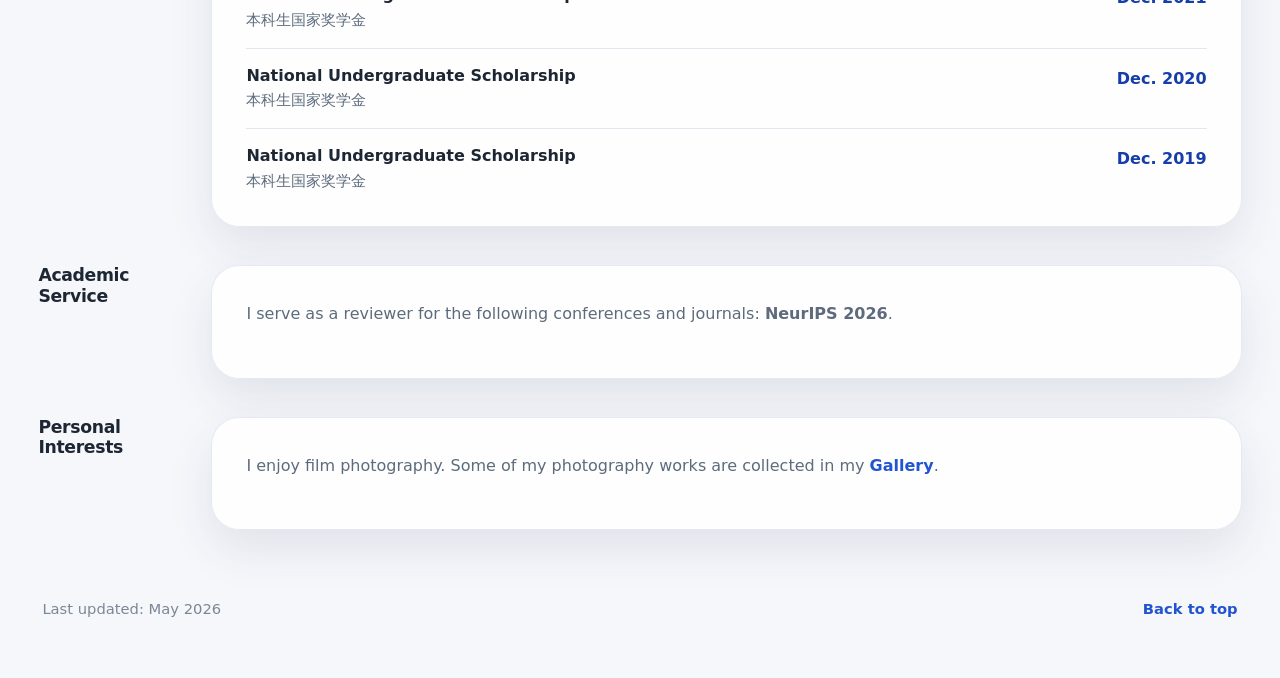
==== commit 54524a34: "Update index.html" ====
--- a/index.html
+++ b/index.html
@@ -146,7 +146,7 @@
 							<p class="authors"><strong>Guanyu Cui</strong>, <a href="https://weizhewei.com">Zhewei Wei</a>*, and <a href="https://hekun-theory.com">Kun He</a>*</p>
 							<p class="venue">43rd International Conference on Machine Learning (<strong>ICML</strong>), 2026.</p>
 							<div class="pub-links">
-								<a href="">Conference Paper (Coming Soon)</a>
+								<a href="https://openreview.net/forum?id=m6ZOgSUoVW">Conference Paper</a>
 								<a href="https://arxiv.org/abs/2605.19514">arXiv</a>
 								<a href="posters/ICML'26-poster.pdf">Poster</a>
 							</div>
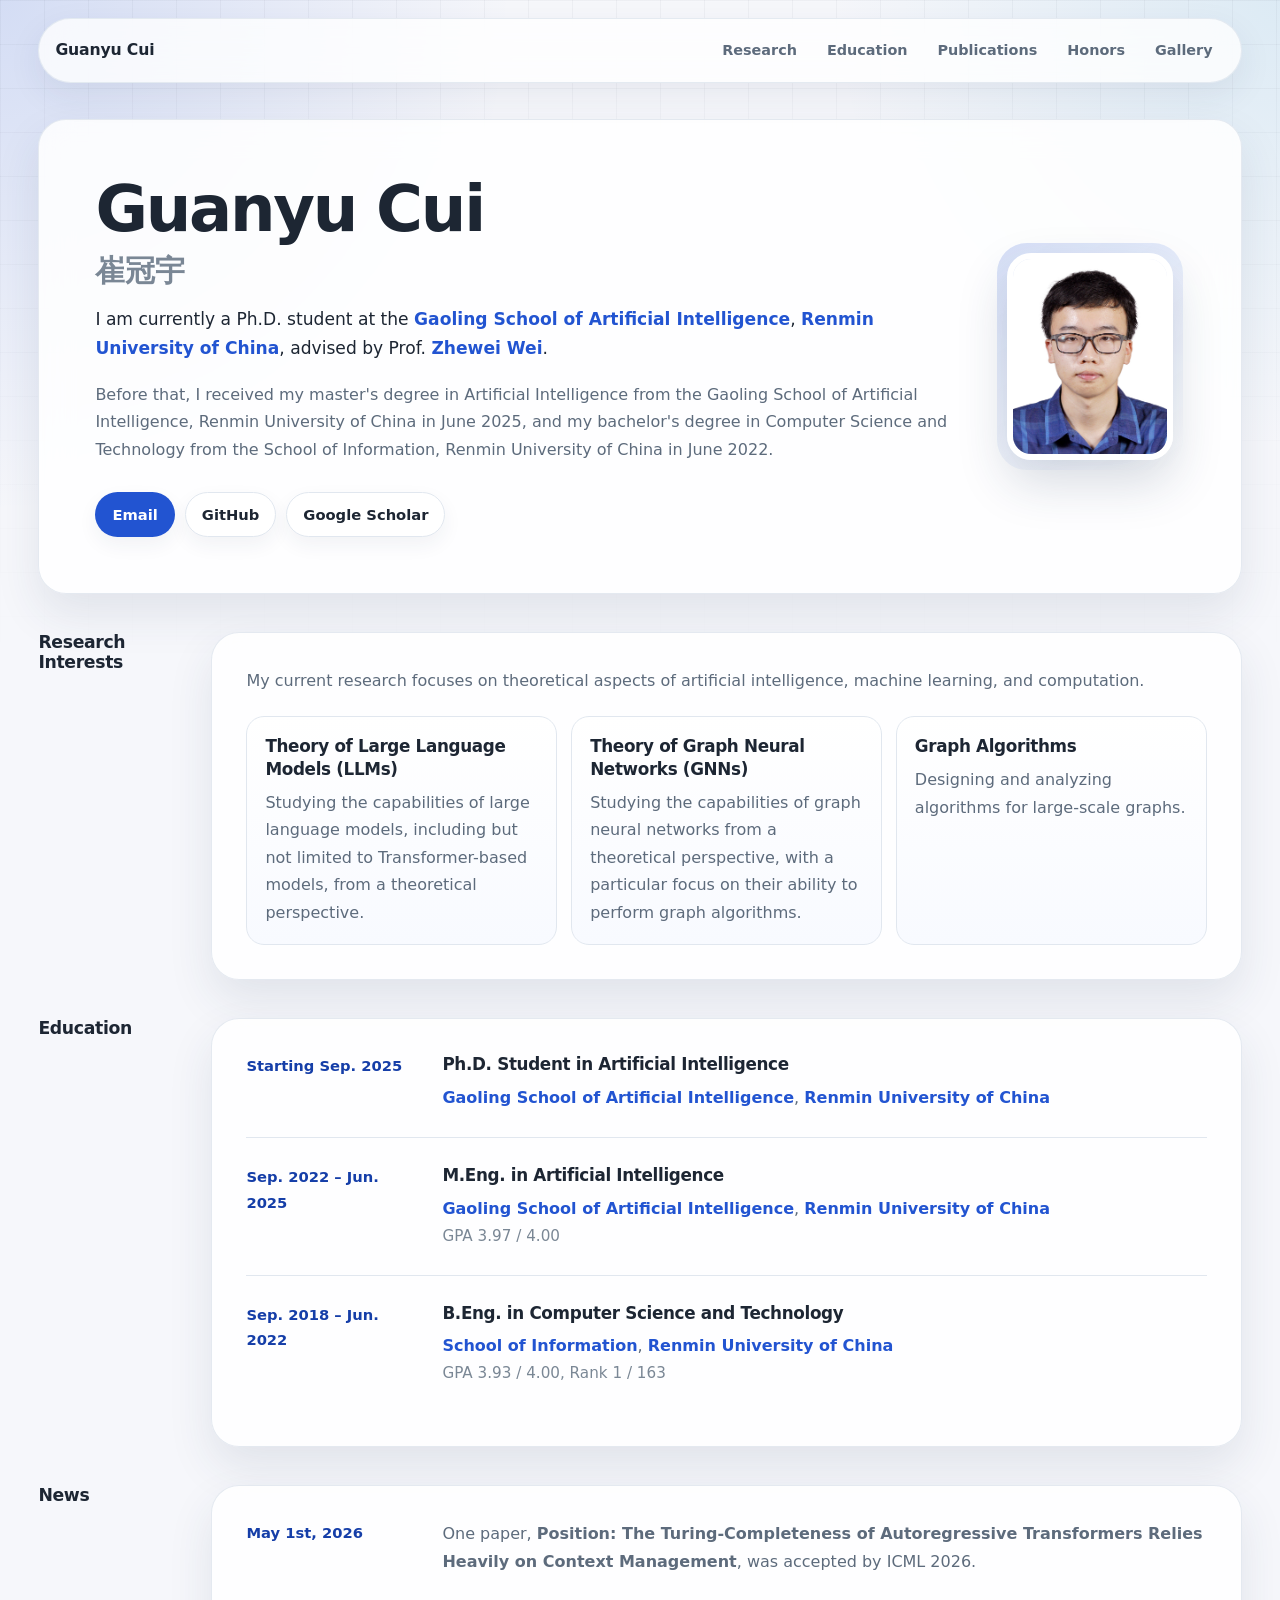
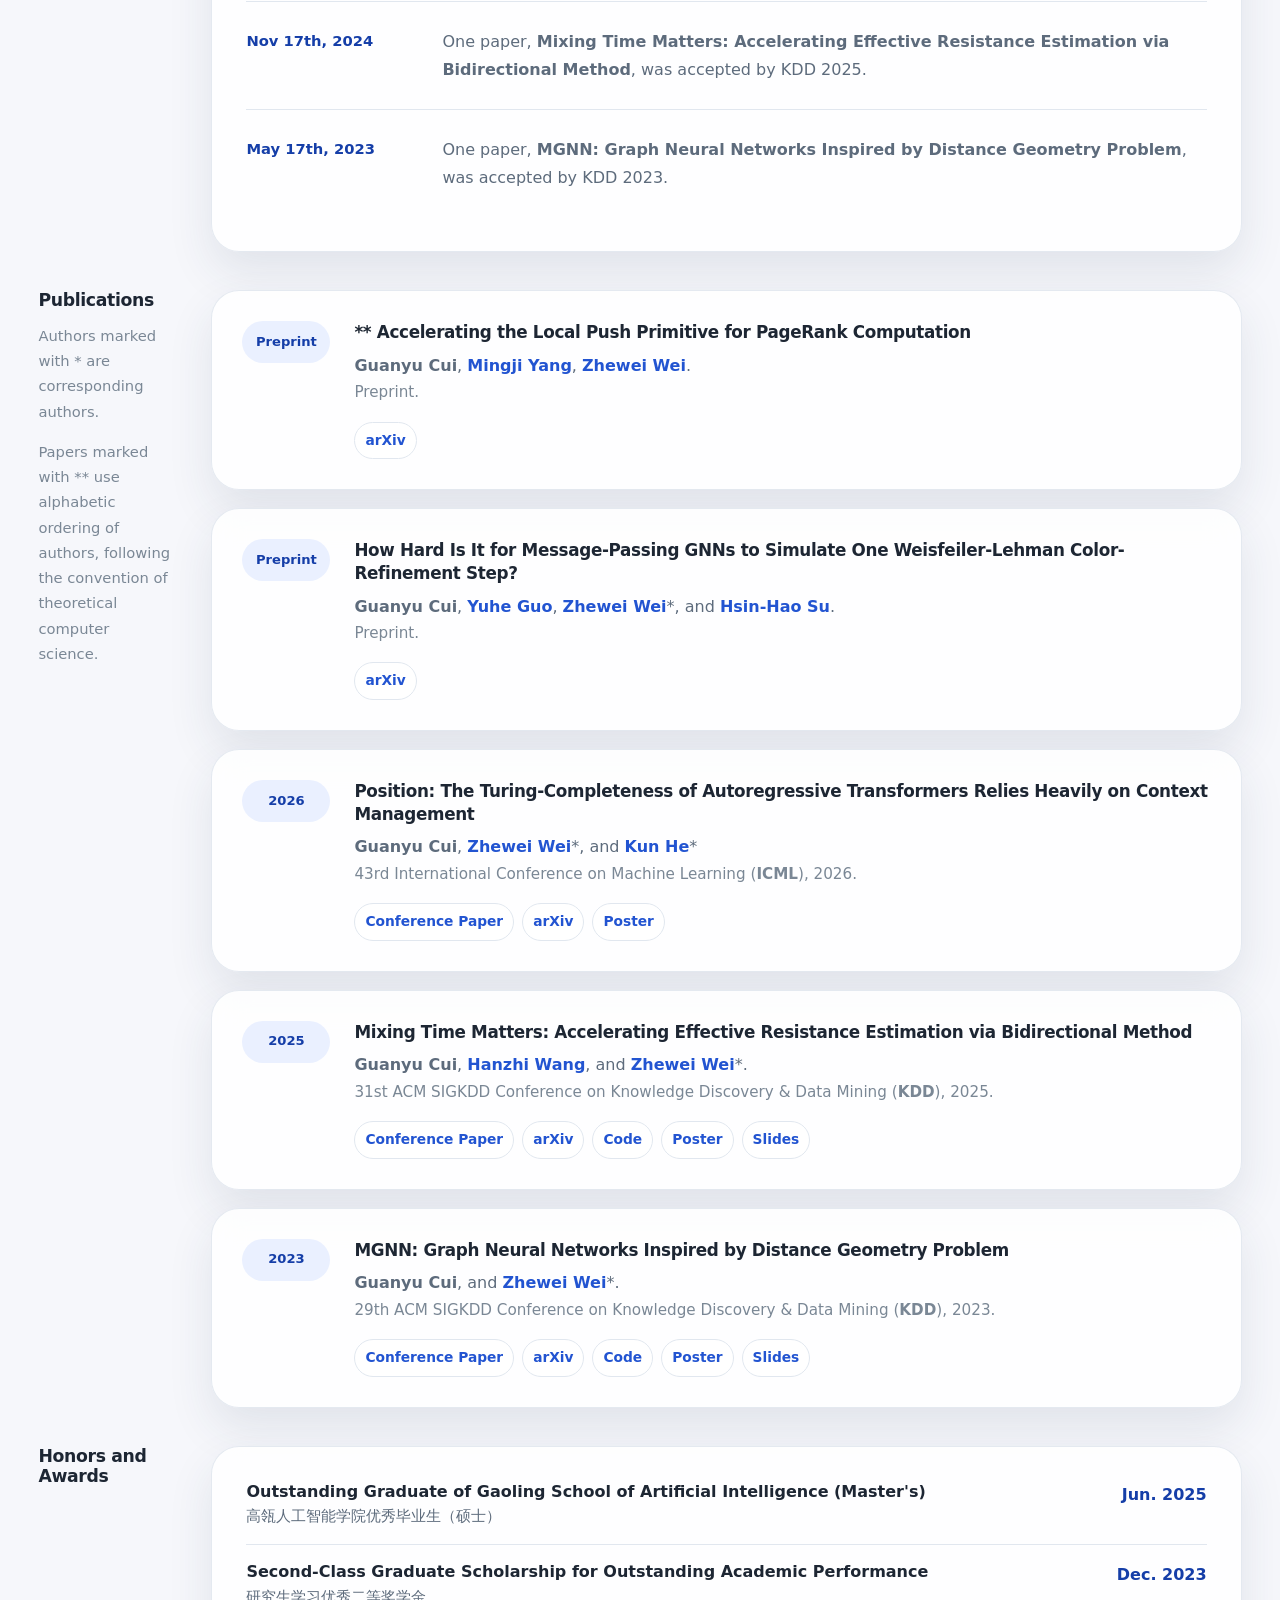
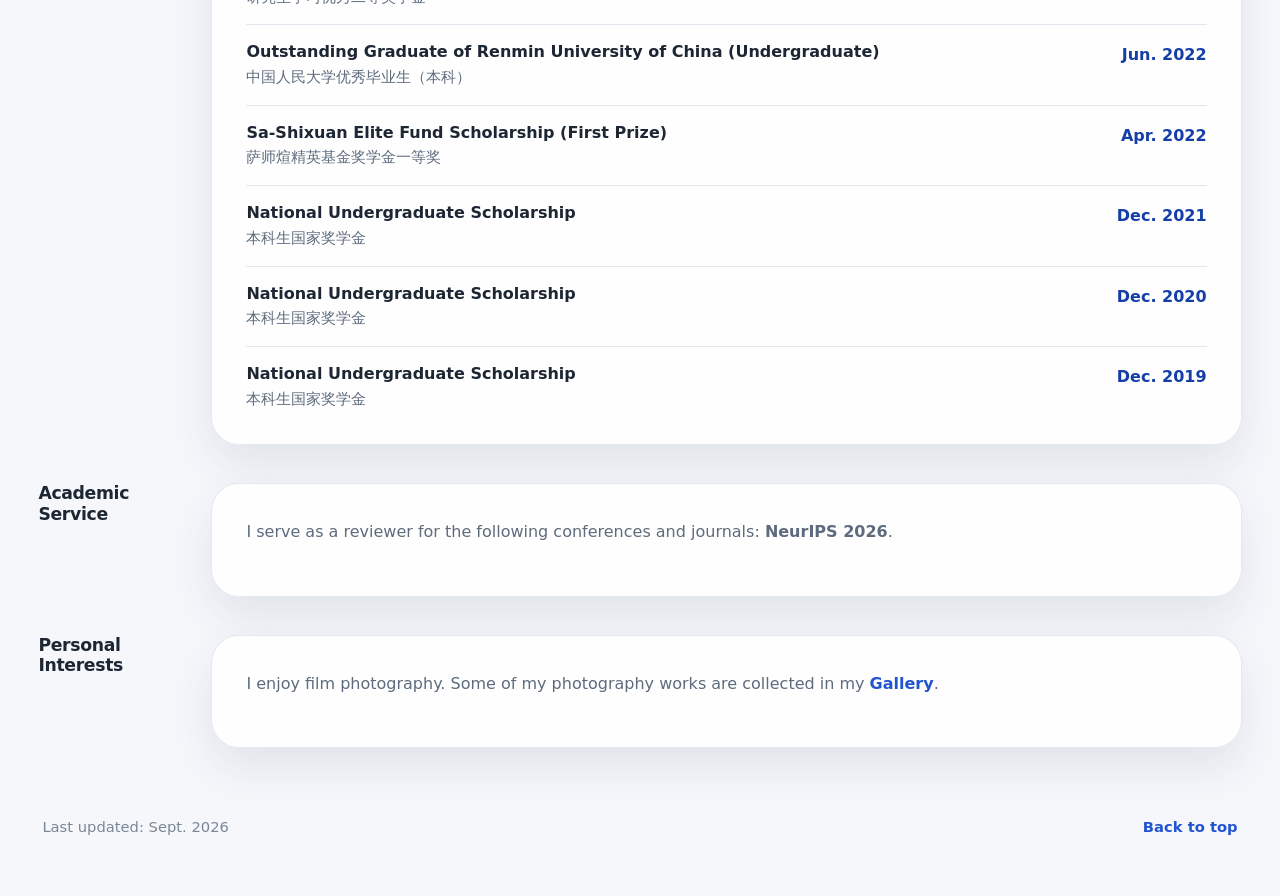
==== commit adbf610b: "Update index.html" ====
--- a/index.html
+++ b/index.html
@@ -125,8 +125,21 @@
 				<div class="section-heading">
 					<h2>Publications</h2>
 					<p class="note">Authors marked with * are corresponding authors.</p>
+					<p class="note">Papers marked with ** use alphabetic ordering of authors, following the convention of theoretical computer science.</p>
 				</div>
 				<div class="publication-list">
+					<article class="card publication">
+						<div class="pub-year">Preprint</div>
+						<div>
+							<h3>** Accelerating the Local Push Primitive for PageRank Computation</h3>
+							<p class="authors"><strong>Guanyu Cui</strong>, <a href="https://kyleyoung-ymj.github.io">Mingji Yang</a>, <a href="https://weizhewei.com">Zhewei Wei</a>.</p>
+							<p class="venue">Preprint.</p>
+							<div class="pub-links">
+								<a href="https://arxiv.org/abs/2609.12076">arXiv</a>
+							</div>
+						</div>
+					</article>
+
 					<article class="card publication">
 						<div class="pub-year">Preprint</div>
 						<div>
@@ -265,7 +278,7 @@
 		</main>
 
 		<footer class="site-footer">
-			<span>Last updated: May 2026</span>
+			<span>Last updated: Sept. 2026</span>
 			<a href="#top">Back to top</a>
 		</footer>
 	</div>
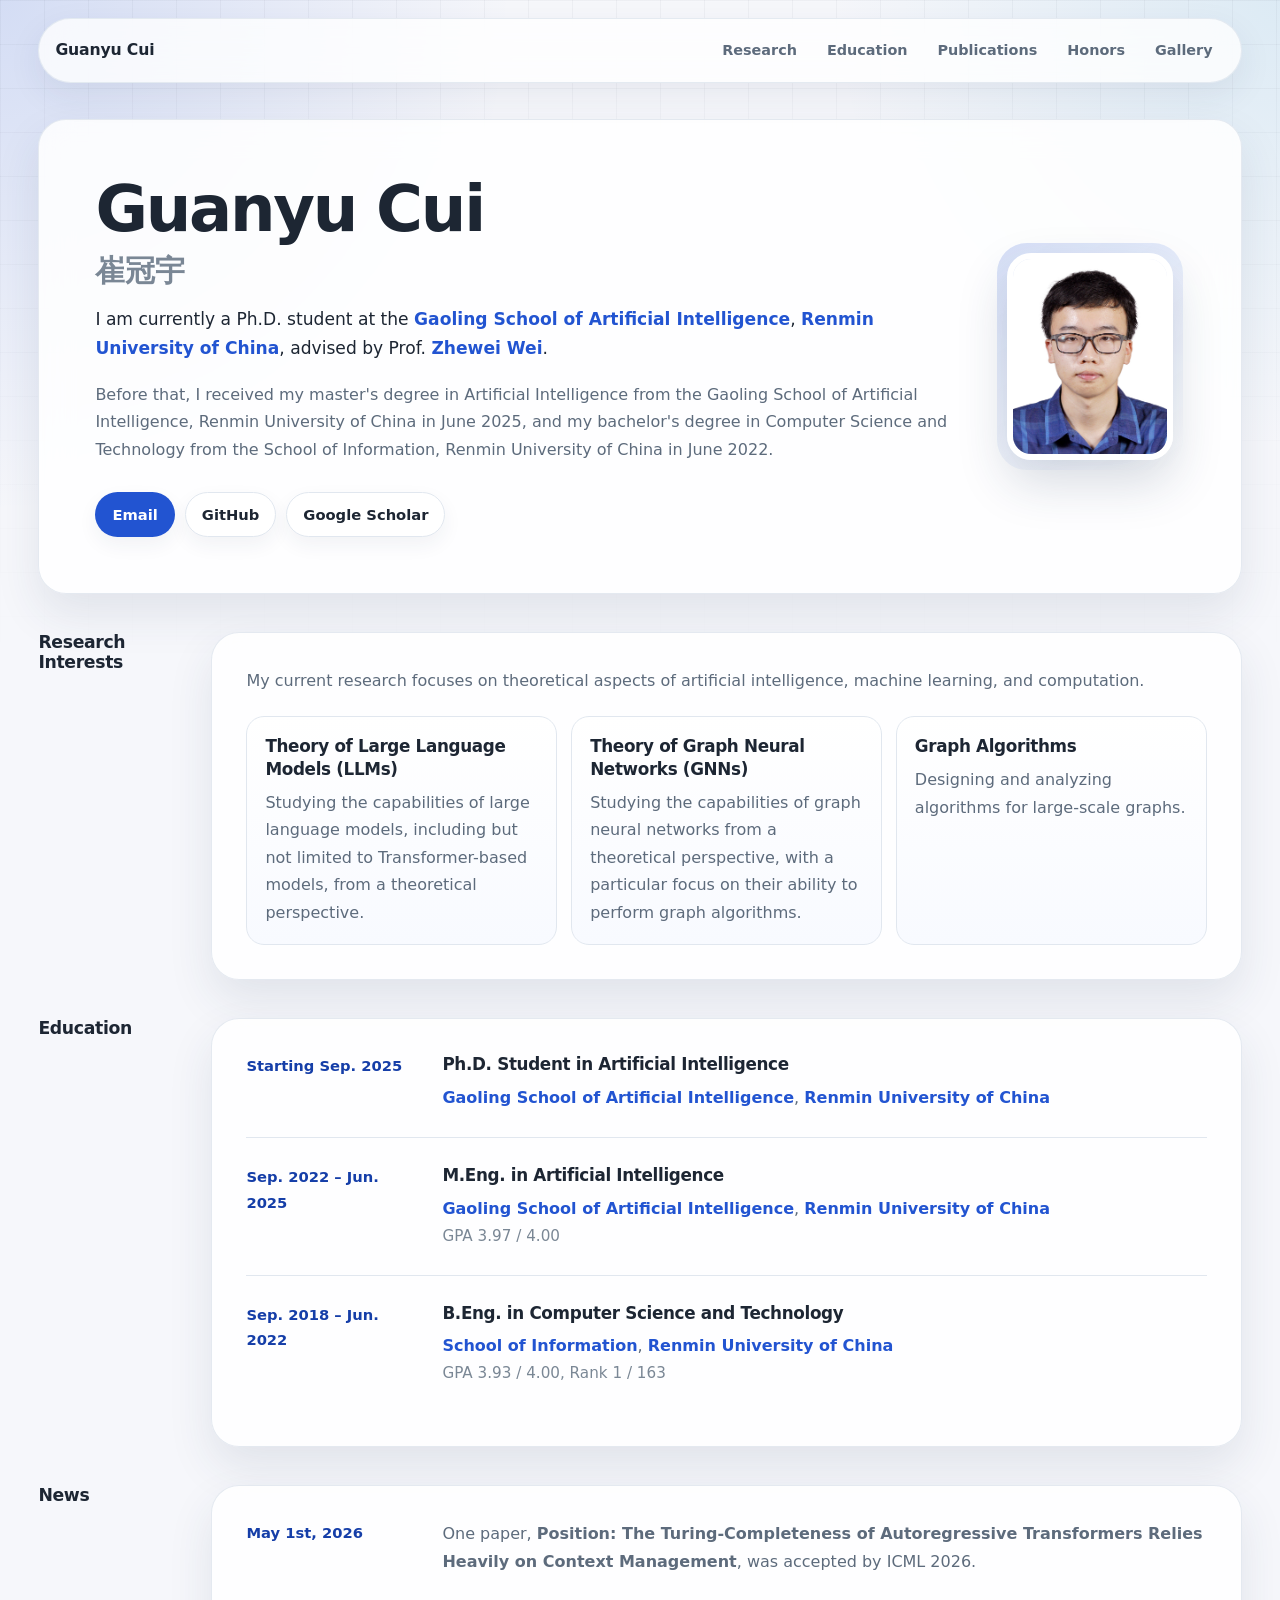
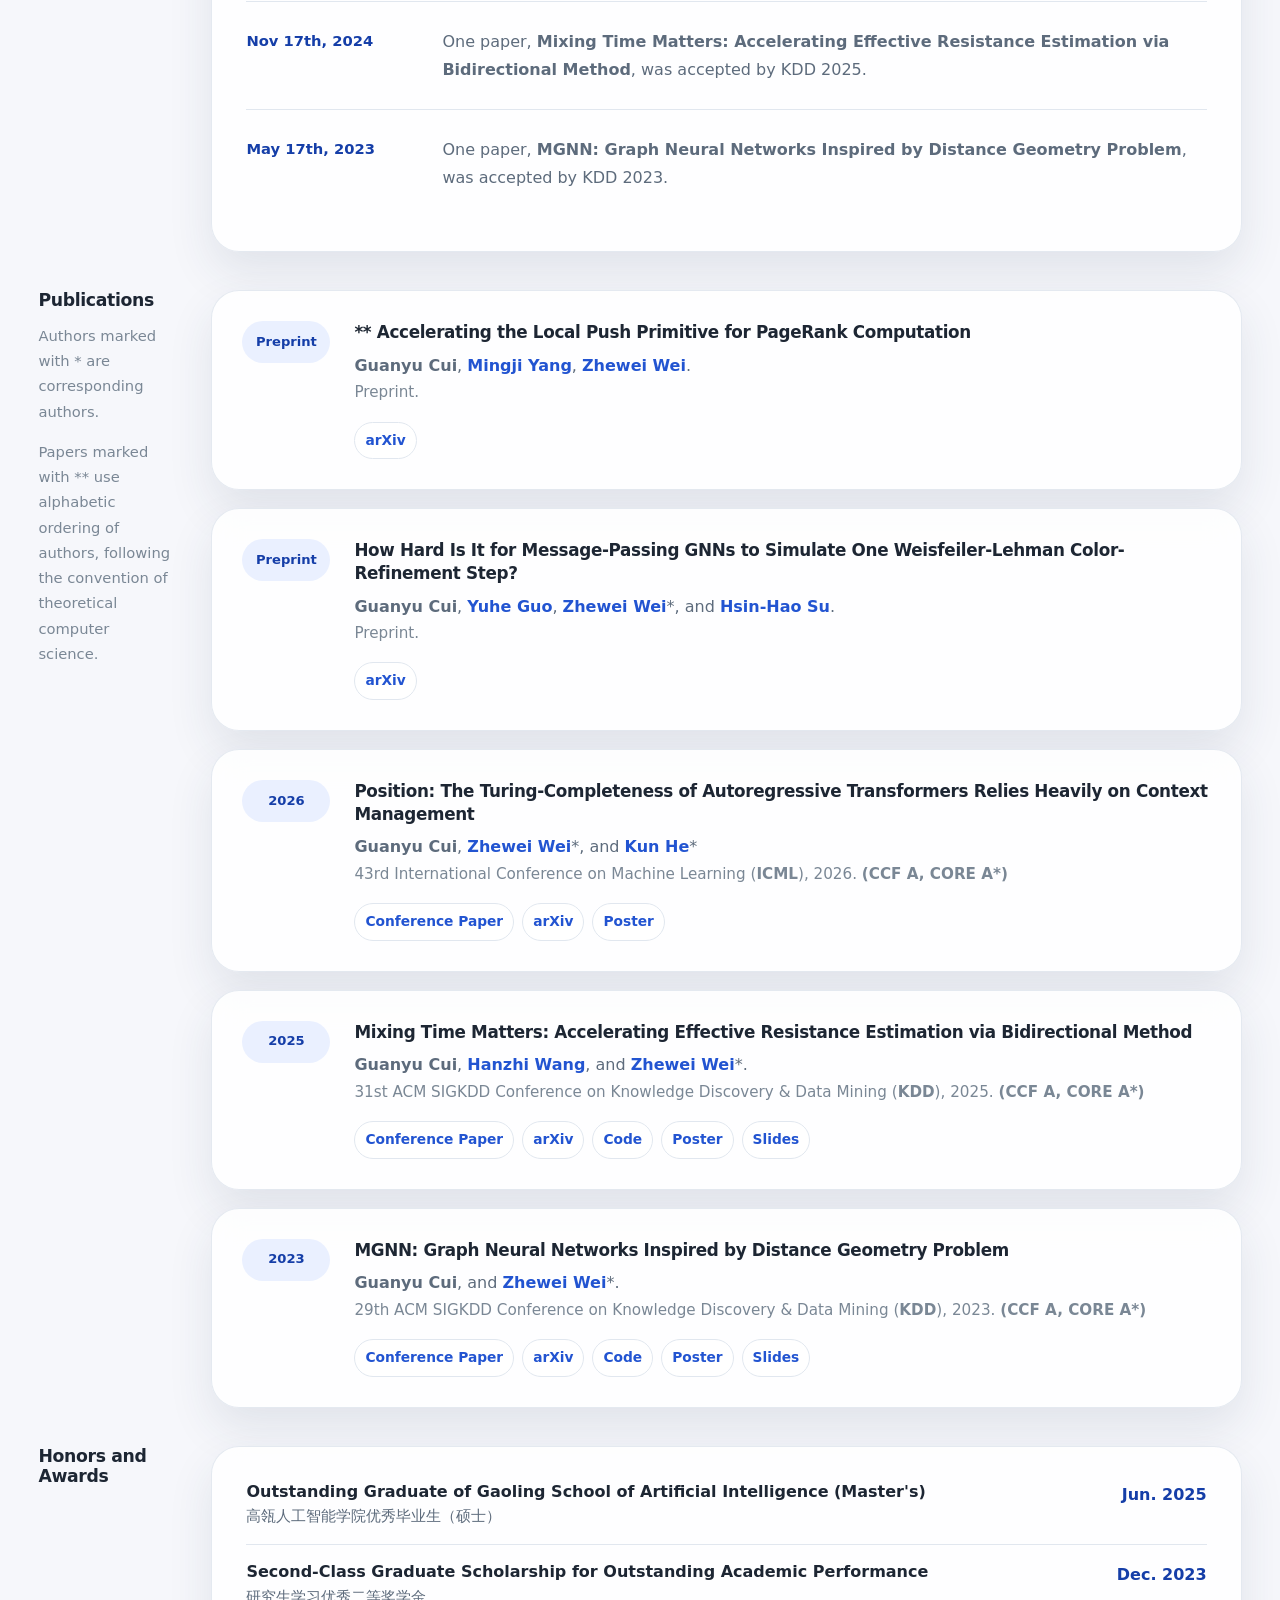
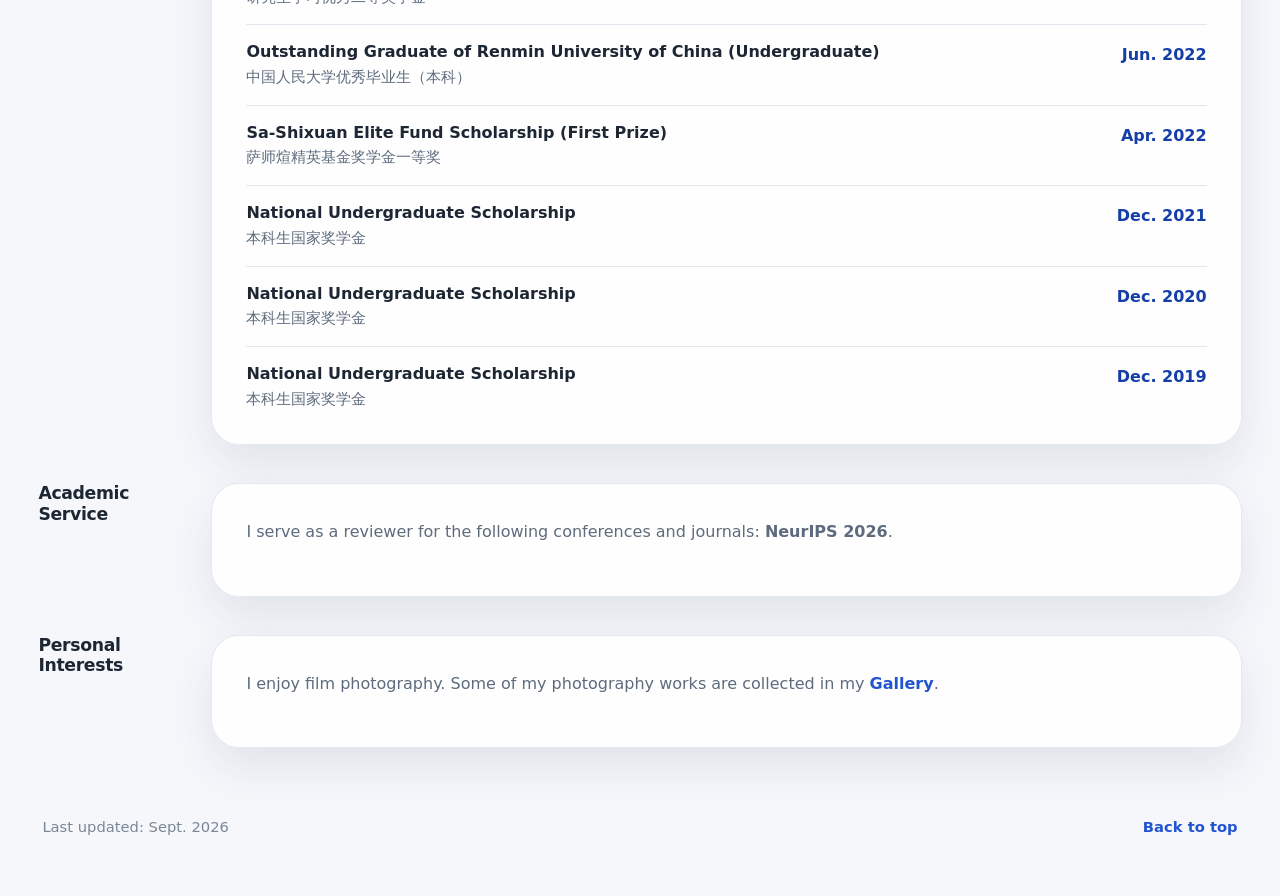
==== commit 69a0e694: "Update index.html" ====
--- a/index.html
+++ b/index.html
@@ -157,7 +157,7 @@
 						<div>
 							<h3>Position: The Turing-Completeness of Autoregressive Transformers Relies Heavily on Context Management</h3>
 							<p class="authors"><strong>Guanyu Cui</strong>, <a href="https://weizhewei.com">Zhewei Wei</a>*, and <a href="https://hekun-theory.com">Kun He</a>*</p>
-							<p class="venue">43rd International Conference on Machine Learning (<strong>ICML</strong>), 2026.</p>
+							<p class="venue">43rd International Conference on Machine Learning (<strong>ICML</strong>), 2026. <strong>(CCF A, CORE A*)</strong></p>
 							<div class="pub-links">
 								<a href="https://openreview.net/forum?id=m6ZOgSUoVW">Conference Paper</a>
 								<a href="https://arxiv.org/abs/2605.19514">arXiv</a>
@@ -171,7 +171,7 @@
 						<div>
 							<h3>Mixing Time Matters: Accelerating Effective Resistance Estimation via Bidirectional Method</h3>
 							<p class="authors"><strong>Guanyu Cui</strong>, <a href="https://wanghzccls.github.io">Hanzhi Wang</a>, and <a href="https://weizhewei.com">Zhewei Wei</a>*.</p>
-							<p class="venue">31st ACM SIGKDD Conference on Knowledge Discovery & Data Mining (<strong>KDD</strong>), 2025.</p>
+							<p class="venue">31st ACM SIGKDD Conference on Knowledge Discovery & Data Mining (<strong>KDD</strong>), 2025. <strong>(CCF A, CORE A*)</strong></p>
 							<div class="pub-links">
 								<a href="https://dl.acm.org/doi/10.1145/3690624.3709298">Conference Paper</a>
 								<a href="https://arxiv.org/abs/2503.02513">arXiv</a>
@@ -187,7 +187,7 @@
 						<div>
 							<h3>MGNN: Graph Neural Networks Inspired by Distance Geometry Problem</h3>
 							<p class="authors"><strong>Guanyu Cui</strong>, and <a href="https://weizhewei.com">Zhewei Wei</a>*.</p>
-							<p class="venue">29th ACM SIGKDD Conference on Knowledge Discovery & Data Mining (<strong>KDD</strong>), 2023.</p>
+							<p class="venue">29th ACM SIGKDD Conference on Knowledge Discovery & Data Mining (<strong>KDD</strong>), 2023. <strong>(CCF A, CORE A*)</strong></p>
 							<div class="pub-links">
 								<a href="https://dl.acm.org/doi/10.1145/3580305.3599431">Conference Paper</a>
 								<a href="https://arxiv.org/abs/2201.12994">arXiv</a>
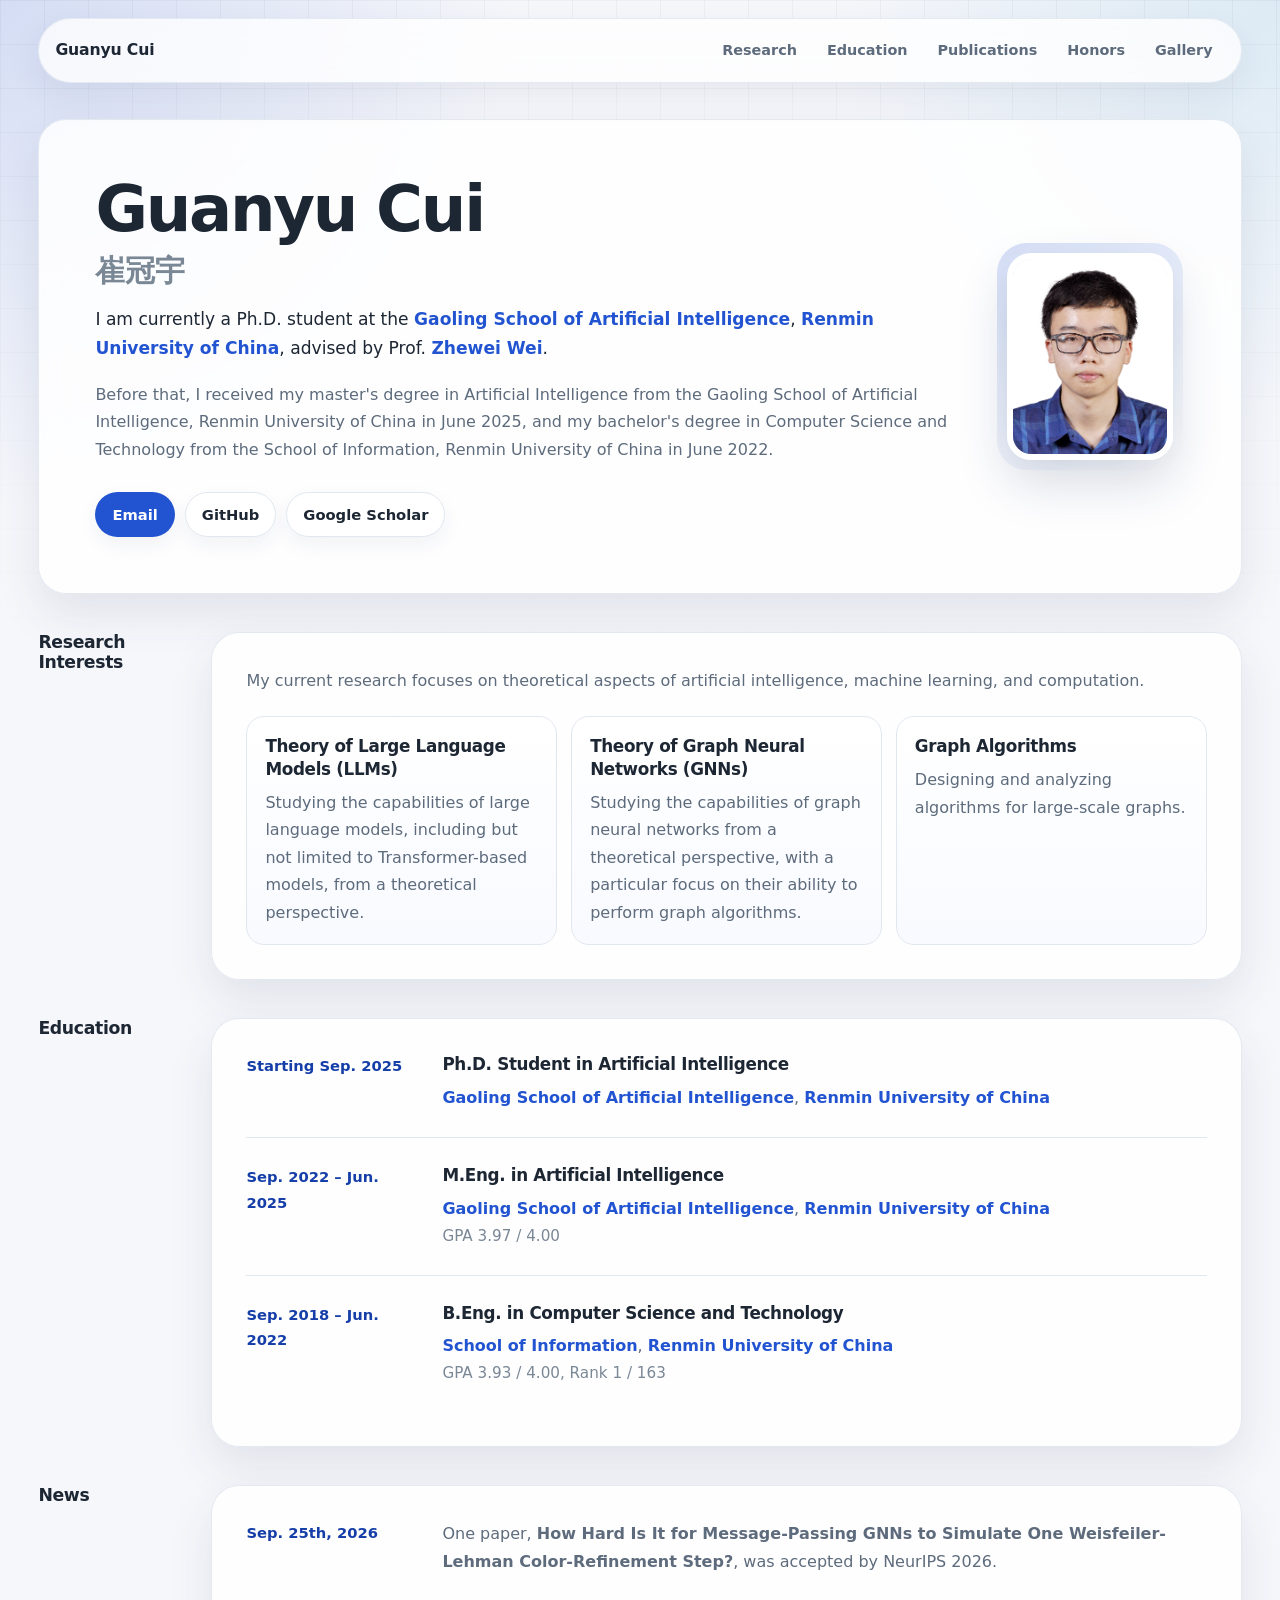
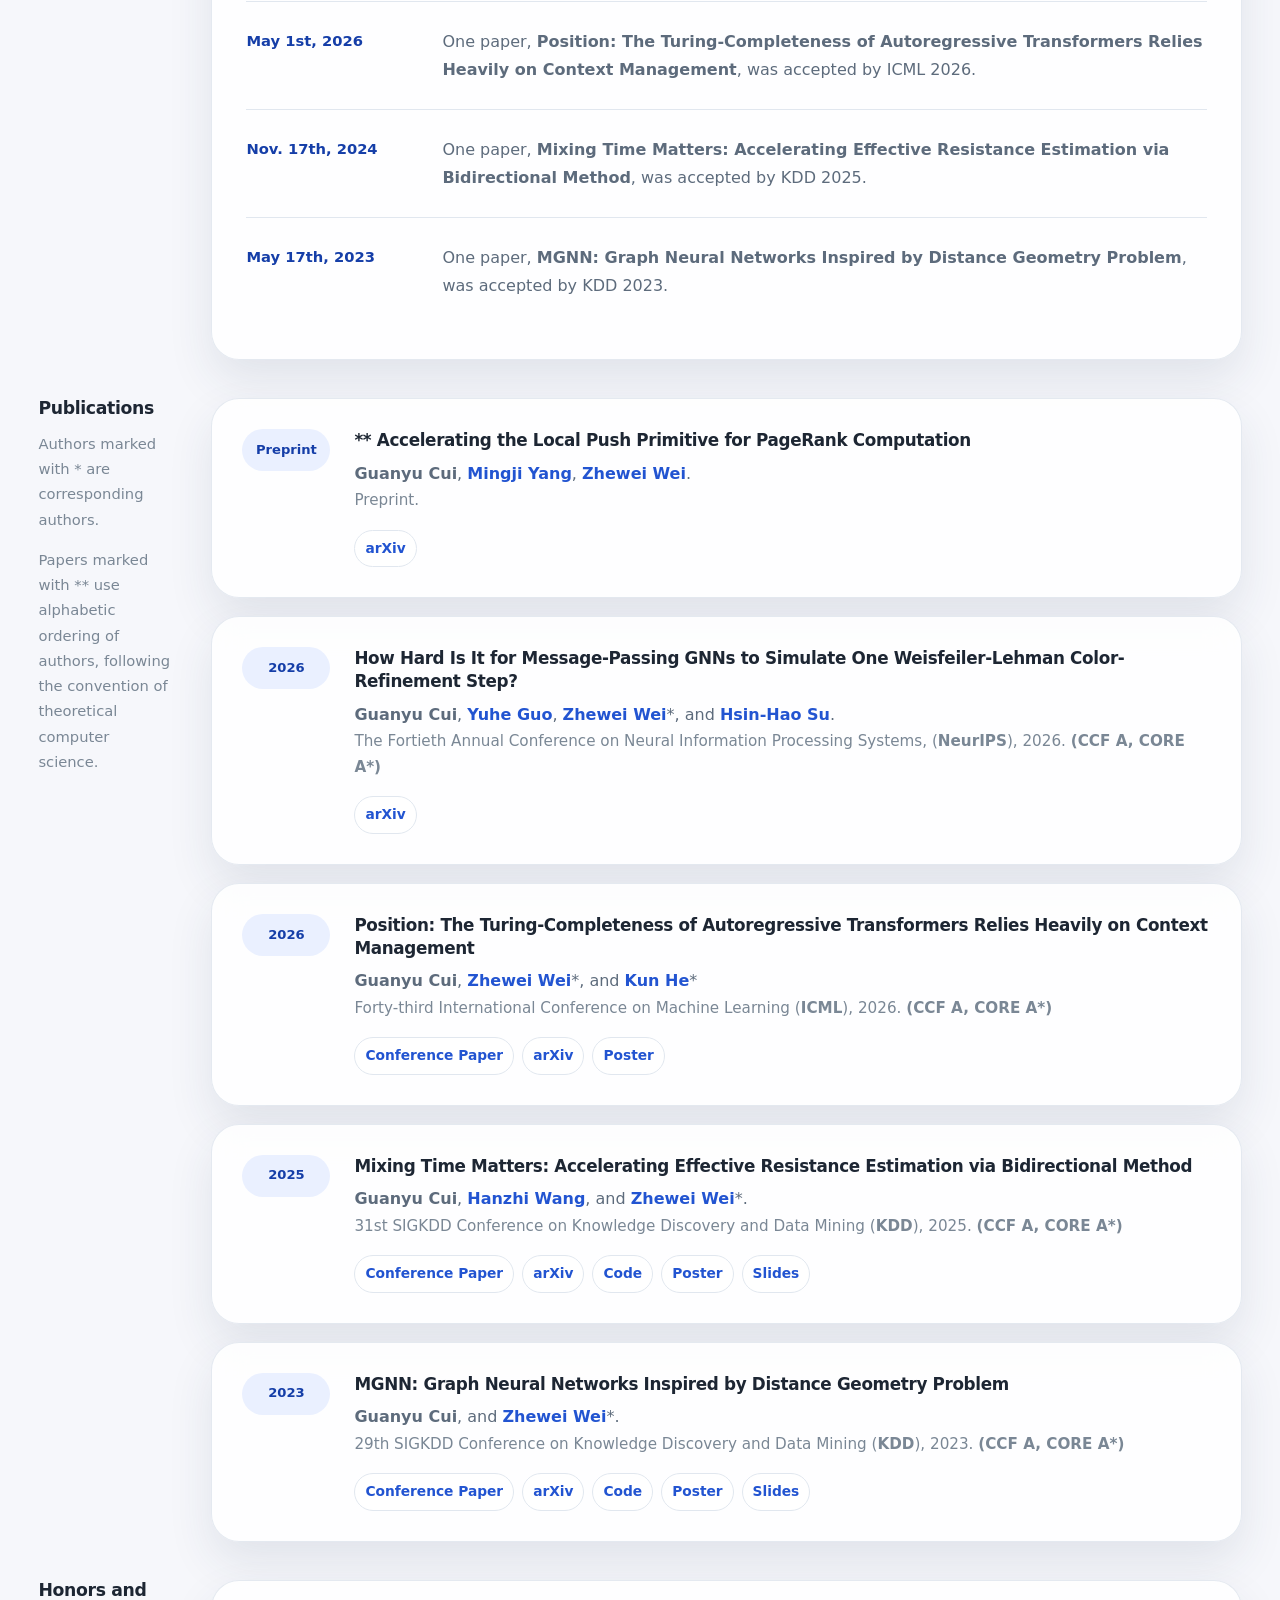
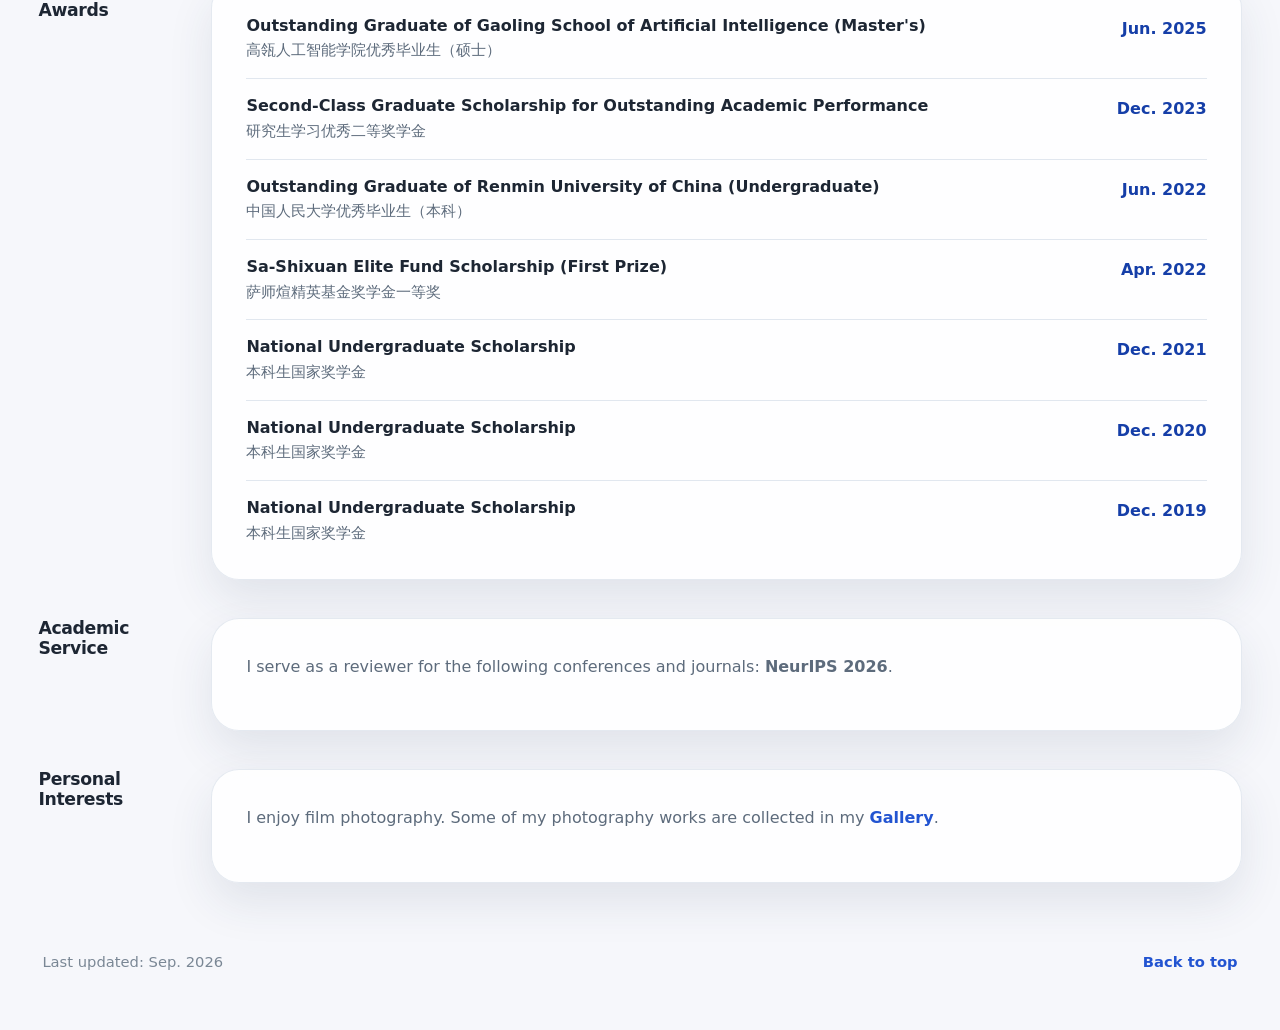
==== commit 83c06019: "Update index.html" ====
--- a/index.html
+++ b/index.html
@@ -107,11 +107,15 @@
 				</div>
 				<div class="card timeline compact">
 					<article class="timeline-item">
+						<div class="time">Sep. 25th, 2026</div>
+						<p>One paper, <strong>How Hard Is It for Message-Passing GNNs to Simulate One Weisfeiler-Lehman Color-Refinement Step?</strong>, was accepted by NeurIPS 2026.</p>
+					</article>
+					<article class="timeline-item">
 						<div class="time">May 1st, 2026</div>
 						<p>One paper, <strong>Position: The Turing-Completeness of Autoregressive Transformers Relies Heavily on Context Management</strong>, was accepted by ICML 2026.</p>
 					</article>
 					<article class="timeline-item">
-						<div class="time">Nov 17th, 2024</div>
+						<div class="time">Nov. 17th, 2024</div>
 						<p>One paper, <strong>Mixing Time Matters: Accelerating Effective Resistance Estimation via Bidirectional Method</strong>, was accepted by KDD 2025.</p>
 					</article>
 					<article class="timeline-item">
@@ -141,11 +145,11 @@
 					</article>
 
 					<article class="card publication">
-						<div class="pub-year">Preprint</div>
+						<div class="pub-year">2026</div>
 						<div>
 							<h3>How Hard Is It for Message-Passing GNNs to Simulate One Weisfeiler-Lehman Color-Refinement Step?</h3>
 							<p class="authors"><strong>Guanyu Cui</strong>, <a href="https://yuziguo.github.io">Yuhe Guo</a>, <a href="https://weizhewei.com">Zhewei Wei</a>*, and <a href="https://sites.google.com/site/distributedhsinhao/">Hsin-Hao Su</a>.</p>
-							<p class="venue">Preprint.</p>
+							<p class="venue">The Fortieth Annual Conference on Neural Information Processing Systems, (<strong>NeurIPS</strong>), 2026. <strong>(CCF A, CORE A*)</strong></p>
 							<div class="pub-links">
 								<a href="https://arxiv.org/abs/2410.01308">arXiv</a>
 							</div>
@@ -157,7 +161,7 @@
 						<div>
 							<h3>Position: The Turing-Completeness of Autoregressive Transformers Relies Heavily on Context Management</h3>
 							<p class="authors"><strong>Guanyu Cui</strong>, <a href="https://weizhewei.com">Zhewei Wei</a>*, and <a href="https://hekun-theory.com">Kun He</a>*</p>
-							<p class="venue">43rd International Conference on Machine Learning (<strong>ICML</strong>), 2026. <strong>(CCF A, CORE A*)</strong></p>
+							<p class="venue">Forty-third International Conference on Machine Learning (<strong>ICML</strong>), 2026. <strong>(CCF A, CORE A*)</strong></p>
 							<div class="pub-links">
 								<a href="https://openreview.net/forum?id=m6ZOgSUoVW">Conference Paper</a>
 								<a href="https://arxiv.org/abs/2605.19514">arXiv</a>
@@ -171,7 +175,7 @@
 						<div>
 							<h3>Mixing Time Matters: Accelerating Effective Resistance Estimation via Bidirectional Method</h3>
 							<p class="authors"><strong>Guanyu Cui</strong>, <a href="https://wanghzccls.github.io">Hanzhi Wang</a>, and <a href="https://weizhewei.com">Zhewei Wei</a>*.</p>
-							<p class="venue">31st ACM SIGKDD Conference on Knowledge Discovery & Data Mining (<strong>KDD</strong>), 2025. <strong>(CCF A, CORE A*)</strong></p>
+							<p class="venue">31st SIGKDD Conference on Knowledge Discovery and Data Mining (<strong>KDD</strong>), 2025. <strong>(CCF A, CORE A*)</strong></p>
 							<div class="pub-links">
 								<a href="https://dl.acm.org/doi/10.1145/3690624.3709298">Conference Paper</a>
 								<a href="https://arxiv.org/abs/2503.02513">arXiv</a>
@@ -187,7 +191,7 @@
 						<div>
 							<h3>MGNN: Graph Neural Networks Inspired by Distance Geometry Problem</h3>
 							<p class="authors"><strong>Guanyu Cui</strong>, and <a href="https://weizhewei.com">Zhewei Wei</a>*.</p>
-							<p class="venue">29th ACM SIGKDD Conference on Knowledge Discovery & Data Mining (<strong>KDD</strong>), 2023. <strong>(CCF A, CORE A*)</strong></p>
+							<p class="venue">29th SIGKDD Conference on Knowledge Discovery and Data Mining (<strong>KDD</strong>), 2023. <strong>(CCF A, CORE A*)</strong></p>
 							<div class="pub-links">
 								<a href="https://dl.acm.org/doi/10.1145/3580305.3599431">Conference Paper</a>
 								<a href="https://arxiv.org/abs/2201.12994">arXiv</a>
@@ -278,7 +282,7 @@
 		</main>
 
 		<footer class="site-footer">
-			<span>Last updated: Sept. 2026</span>
+			<span>Last updated: Sep. 2026</span>
 			<a href="#top">Back to top</a>
 		</footer>
 	</div>
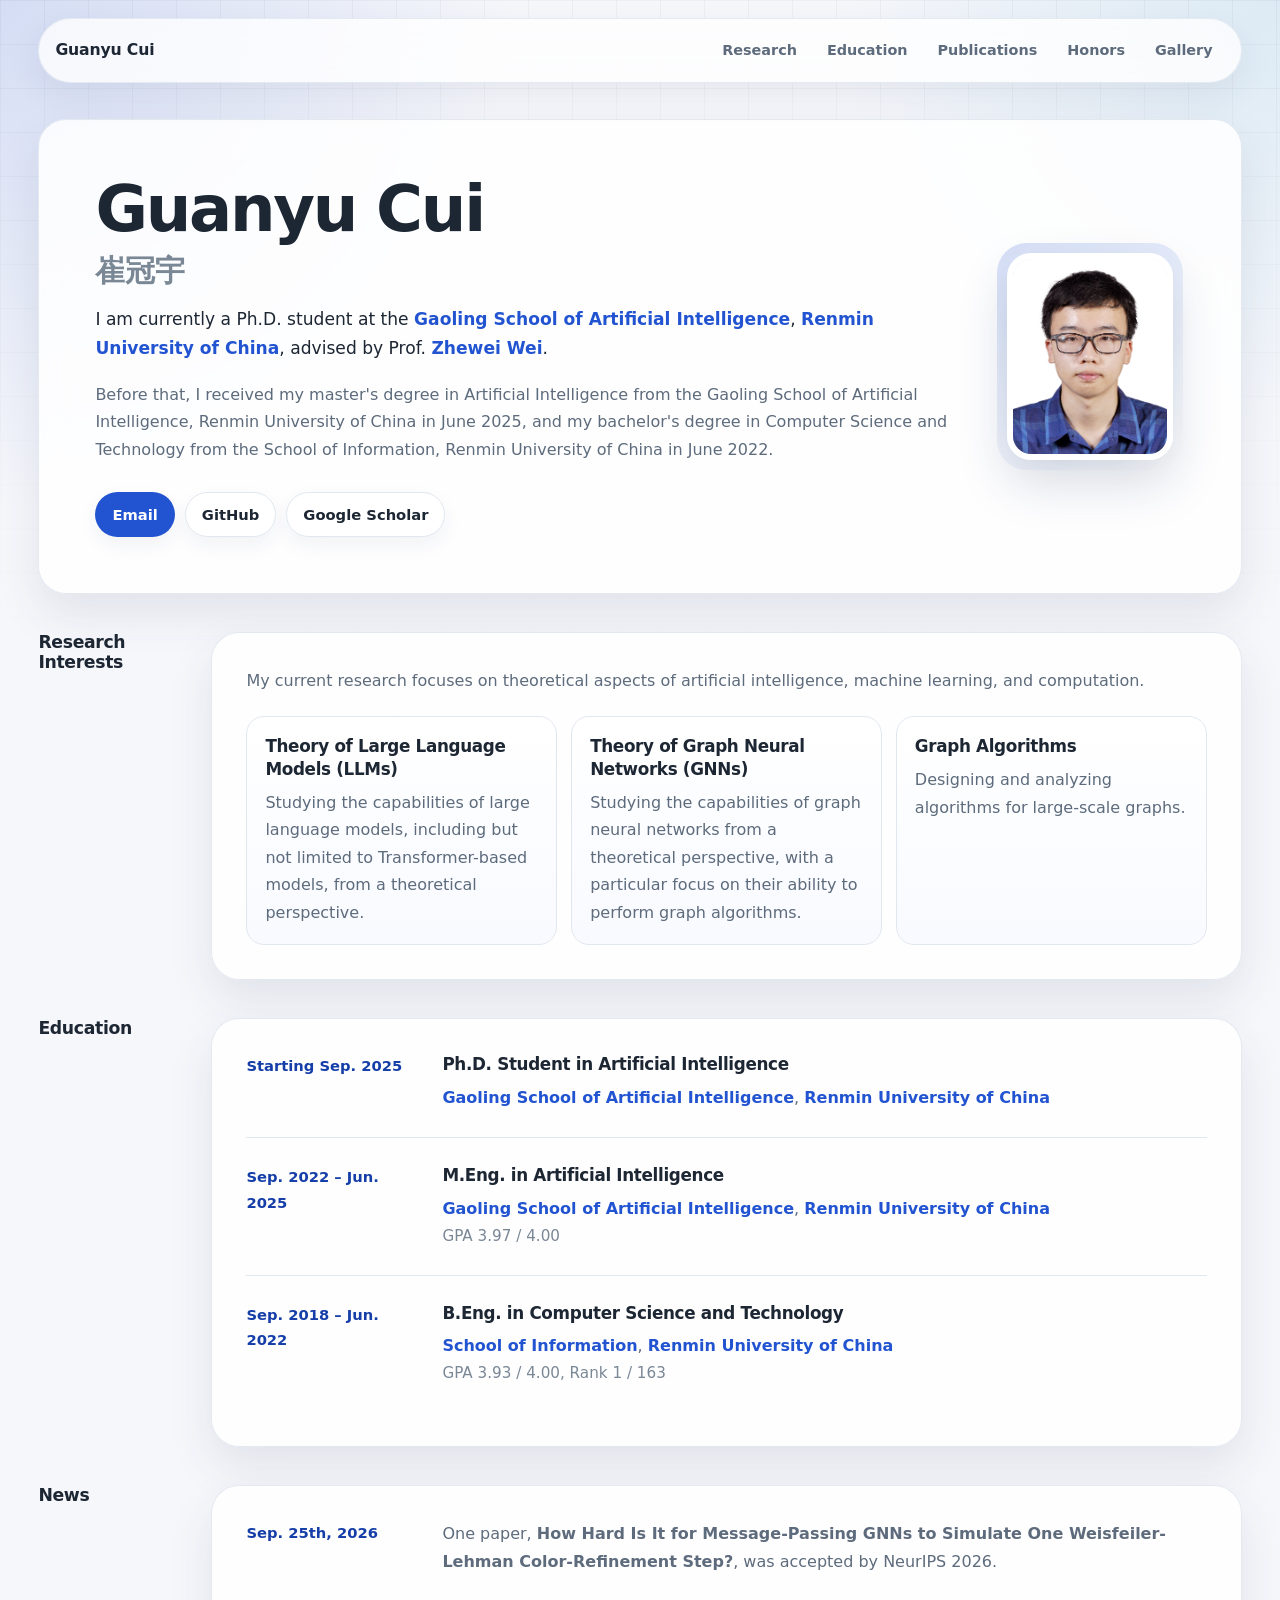
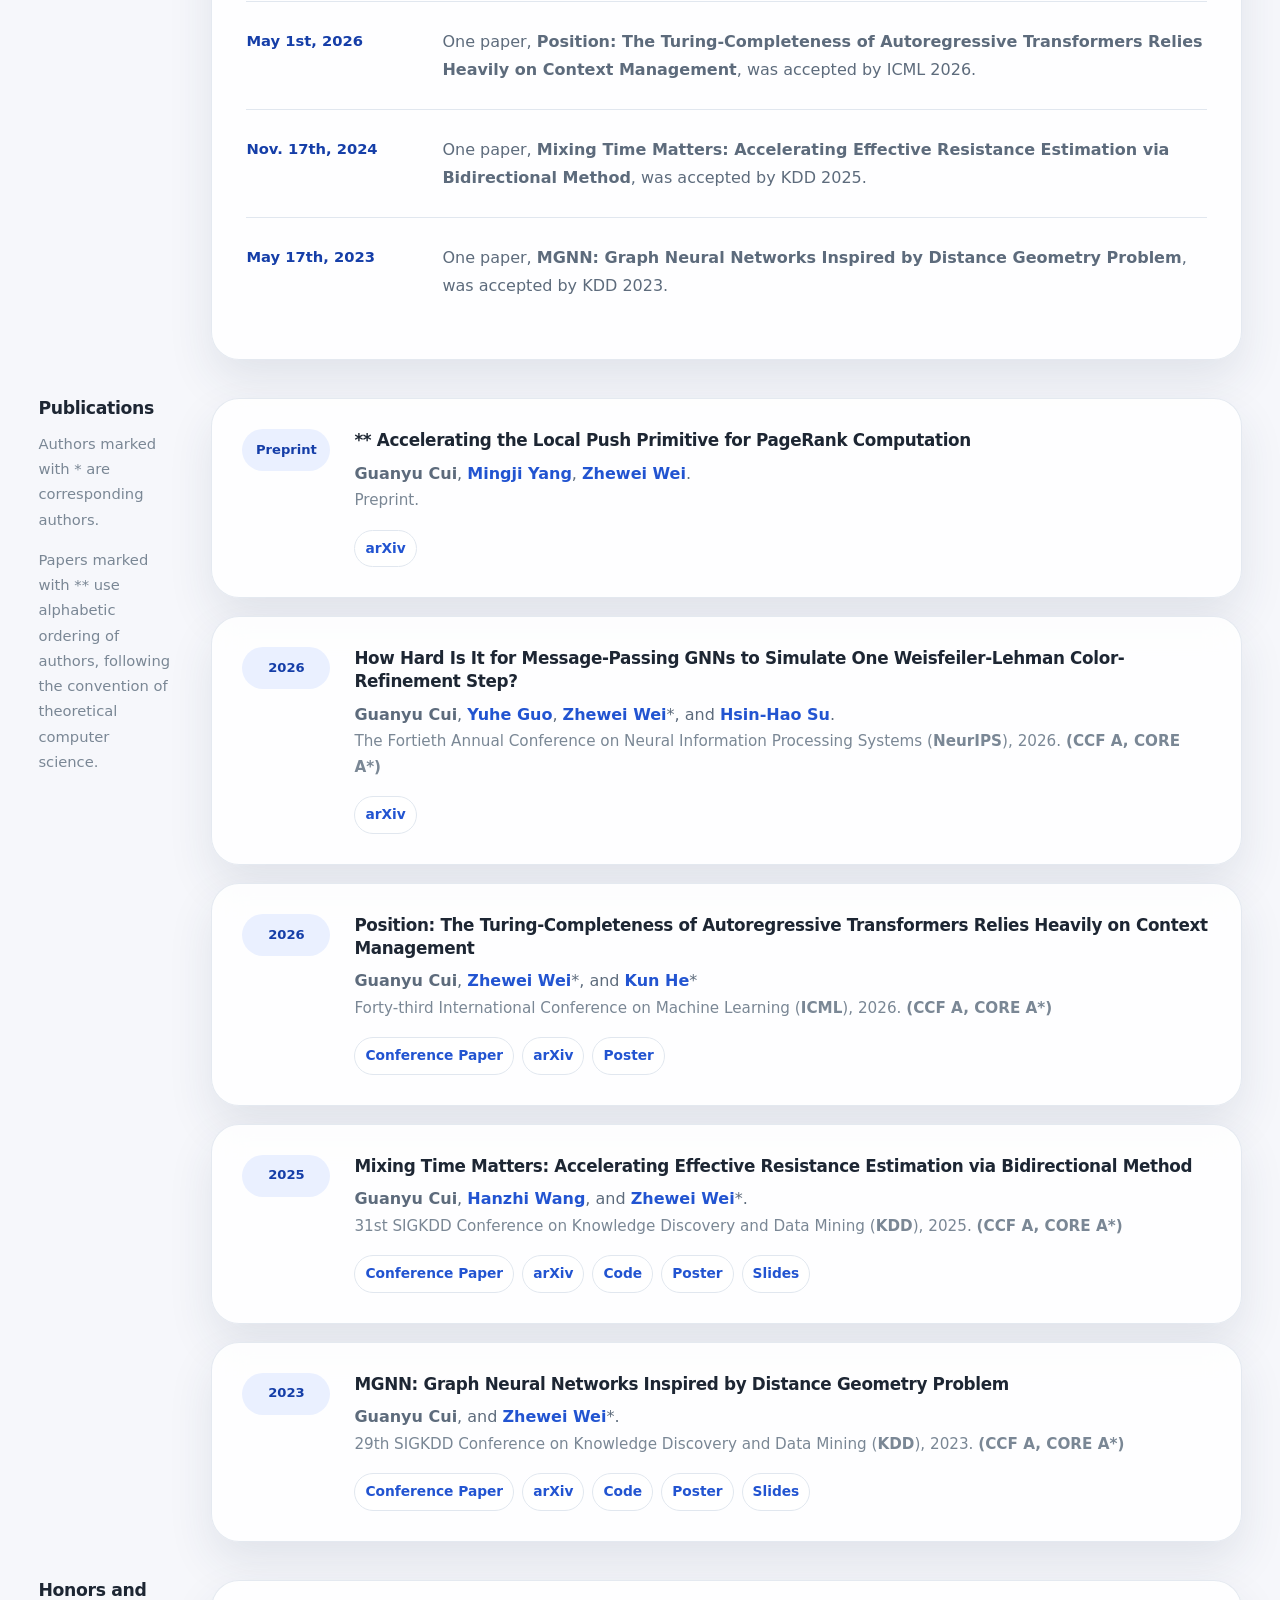
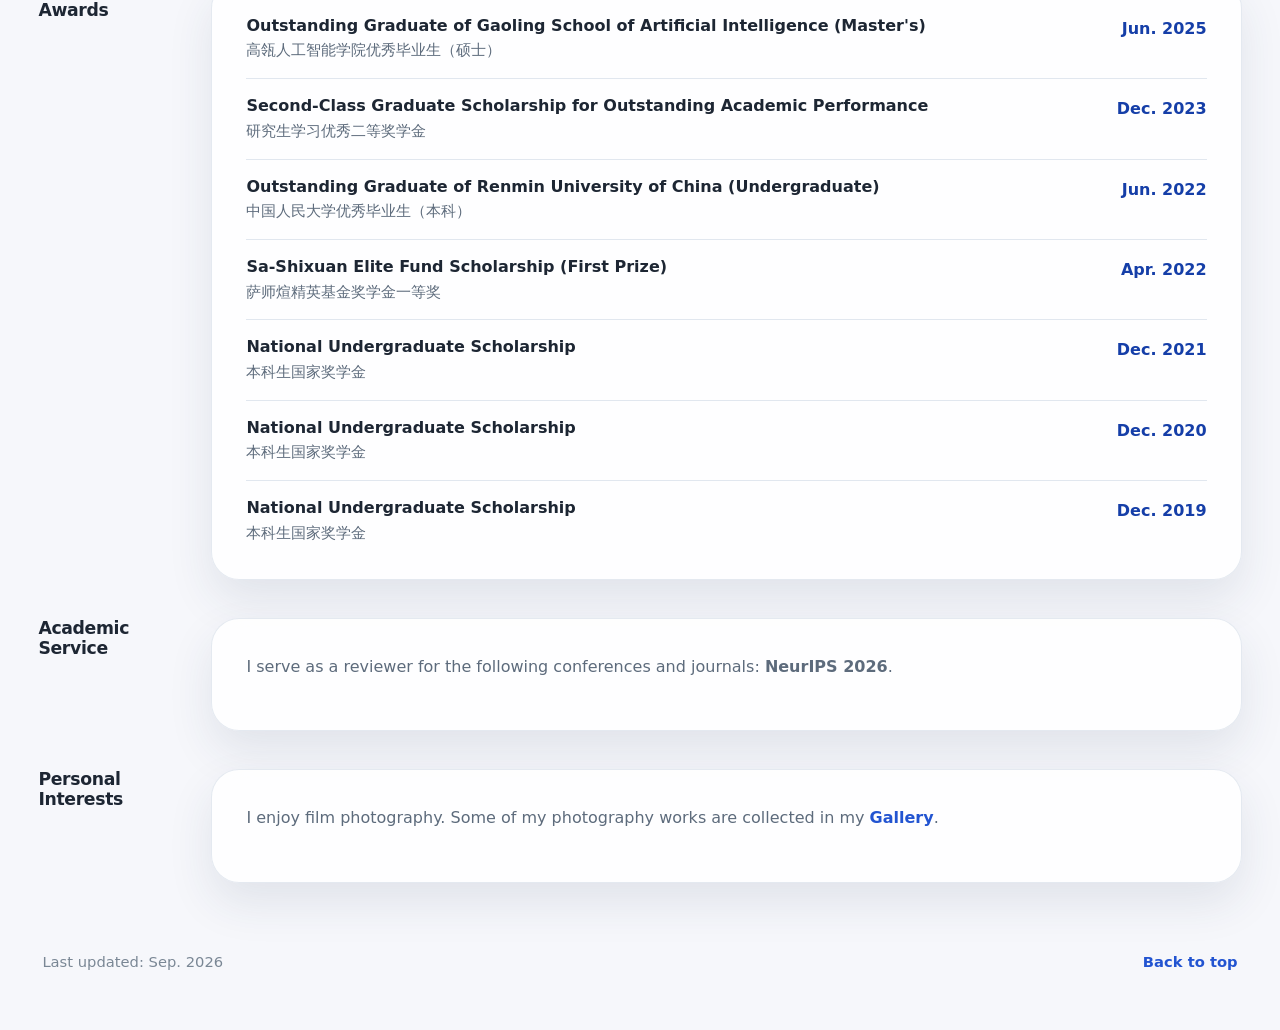
==== commit 405ae91b: "Update index.html" ====
--- a/index.html
+++ b/index.html
@@ -149,7 +149,7 @@
 						<div>
 							<h3>How Hard Is It for Message-Passing GNNs to Simulate One Weisfeiler-Lehman Color-Refinement Step?</h3>
 							<p class="authors"><strong>Guanyu Cui</strong>, <a href="https://yuziguo.github.io">Yuhe Guo</a>, <a href="https://weizhewei.com">Zhewei Wei</a>*, and <a href="https://sites.google.com/site/distributedhsinhao/">Hsin-Hao Su</a>.</p>
-							<p class="venue">The Fortieth Annual Conference on Neural Information Processing Systems, (<strong>NeurIPS</strong>), 2026. <strong>(CCF A, CORE A*)</strong></p>
+							<p class="venue">The Fortieth Annual Conference on Neural Information Processing Systems (<strong>NeurIPS</strong>), 2026. <strong>(CCF A, CORE A*)</strong></p>
 							<div class="pub-links">
 								<a href="https://arxiv.org/abs/2410.01308">arXiv</a>
 							</div>
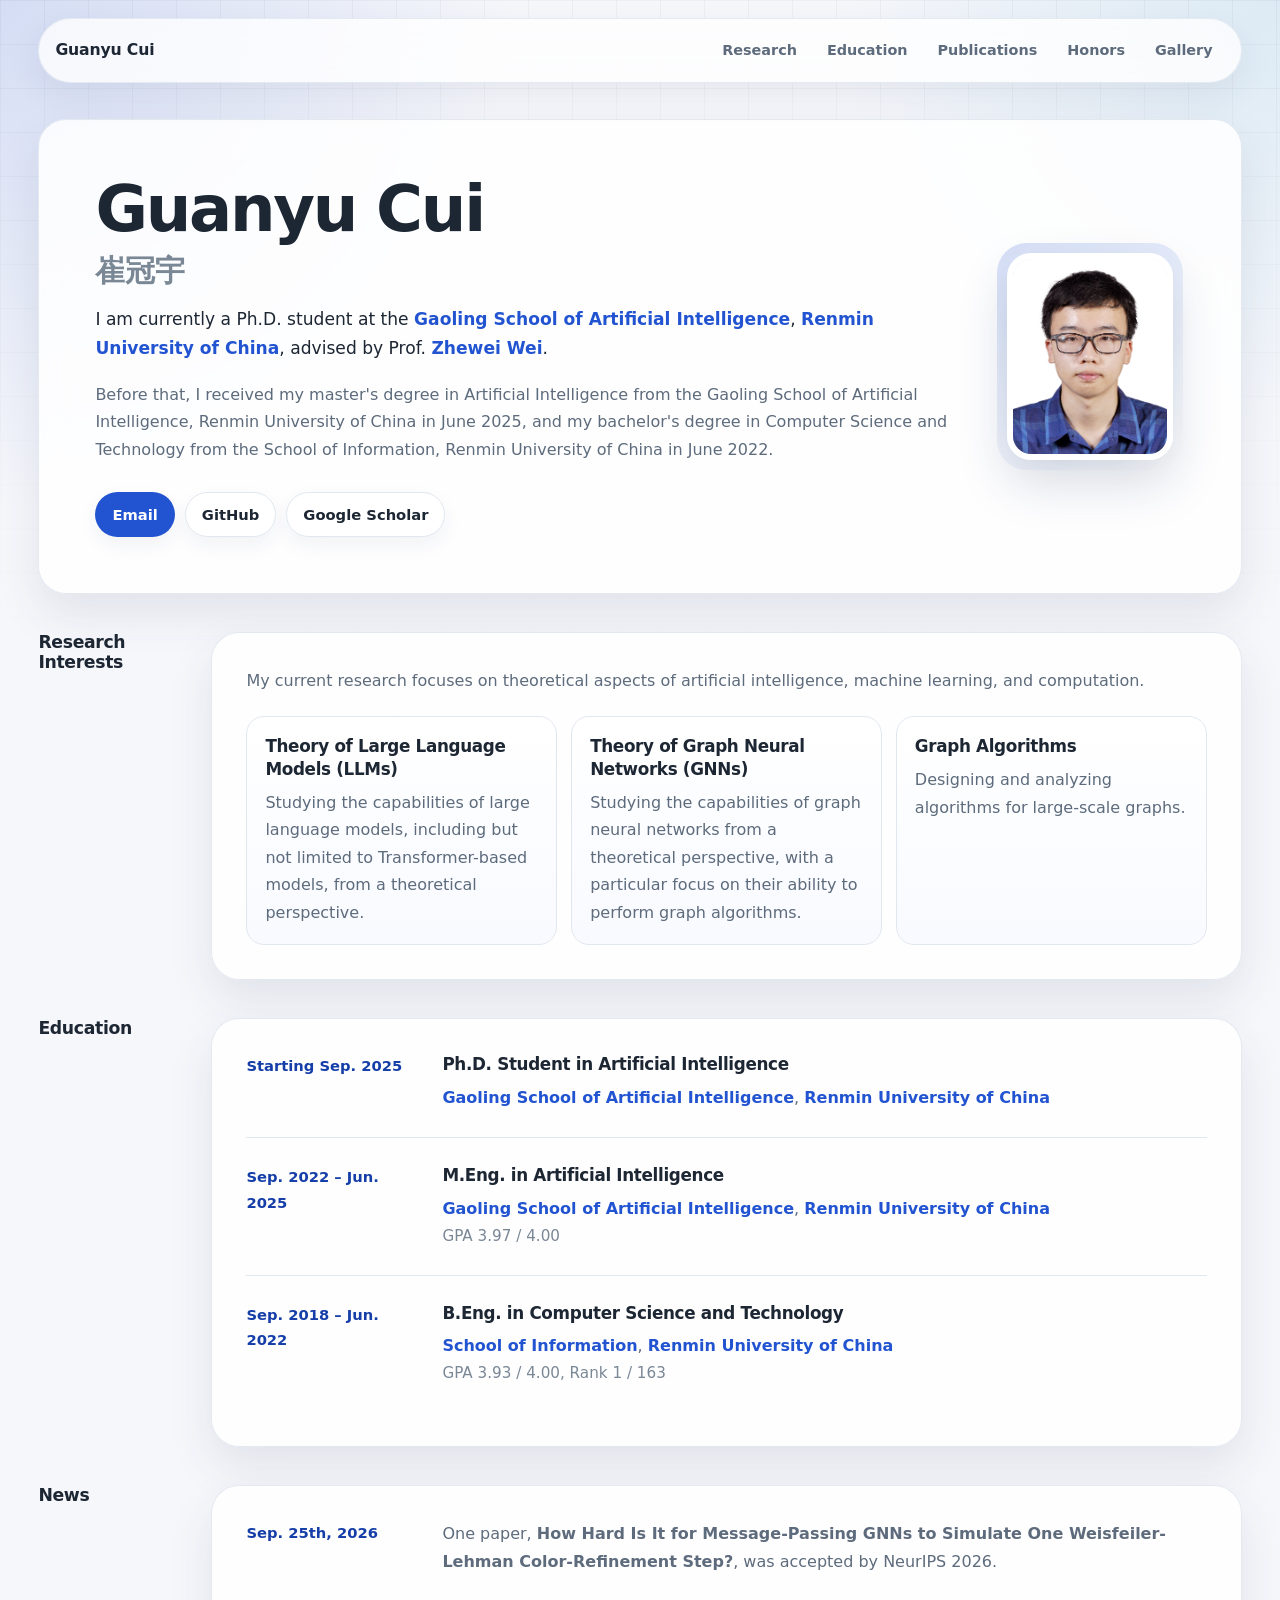
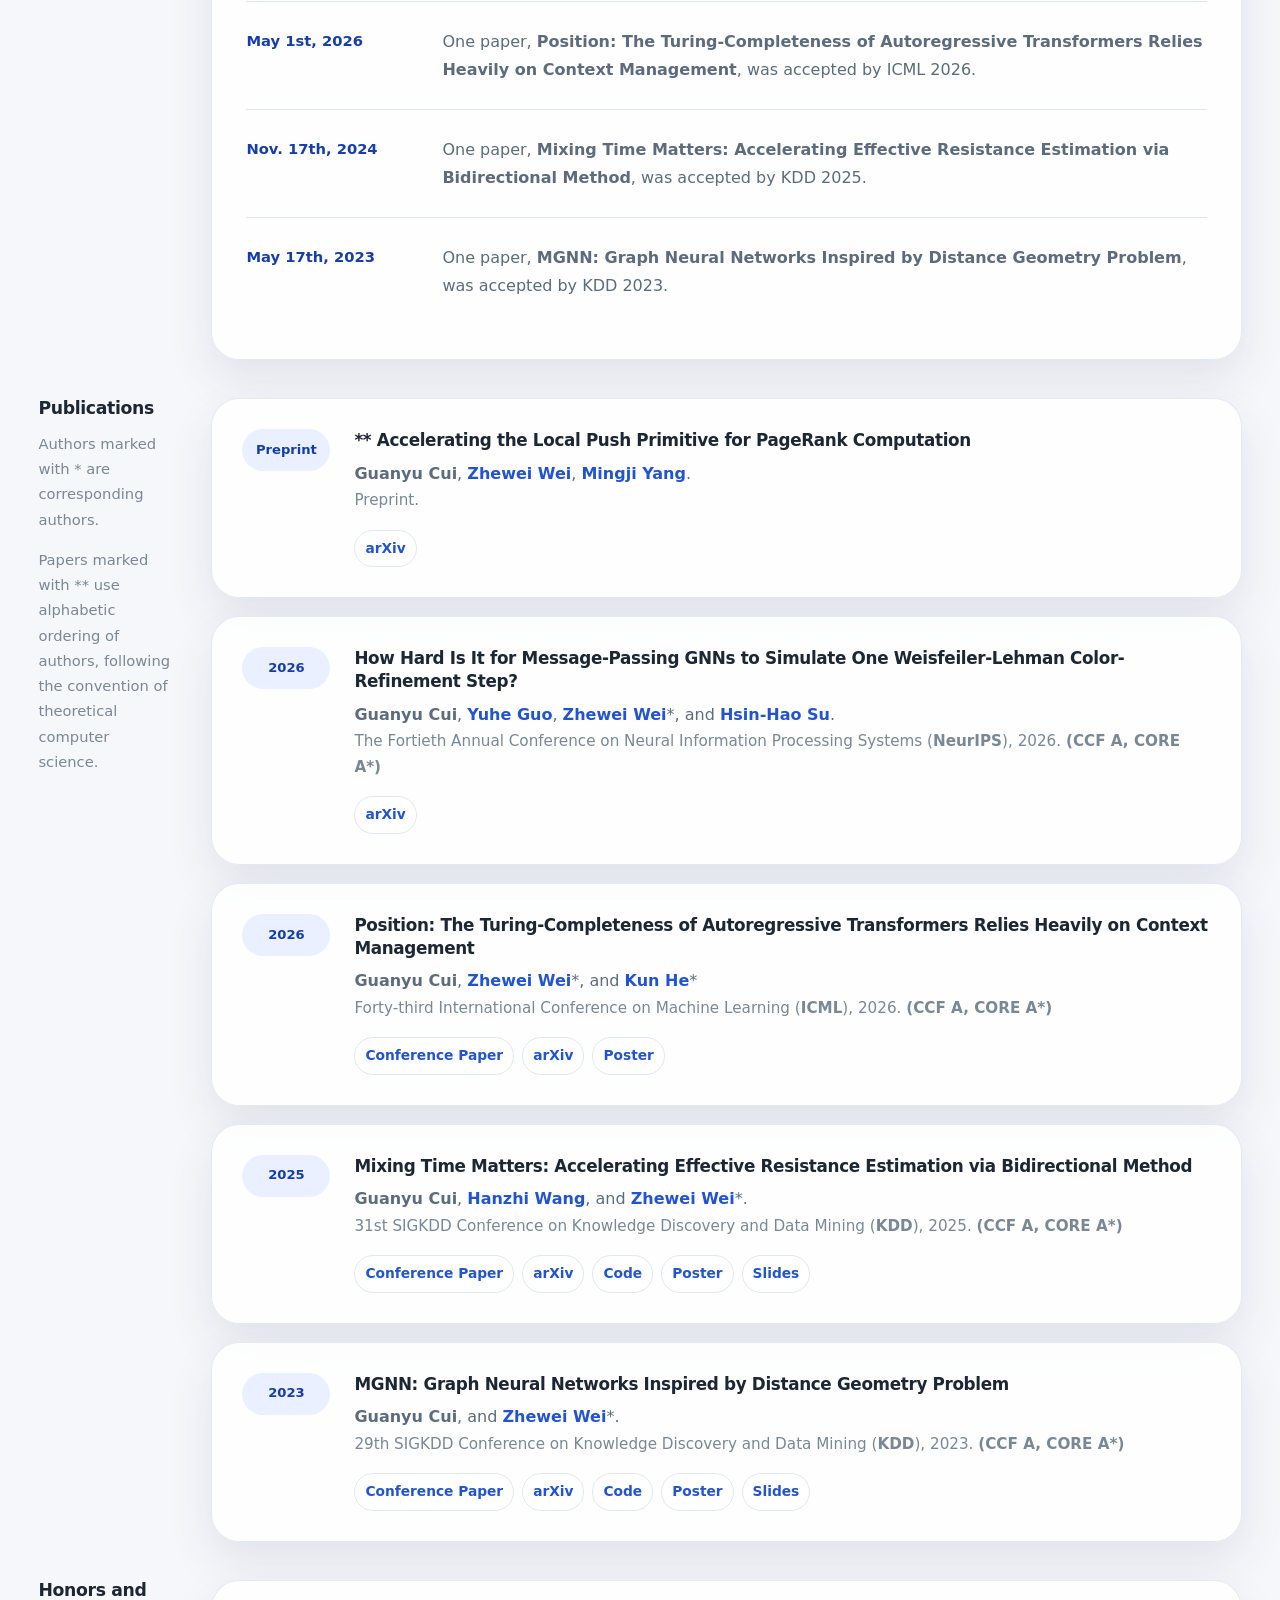
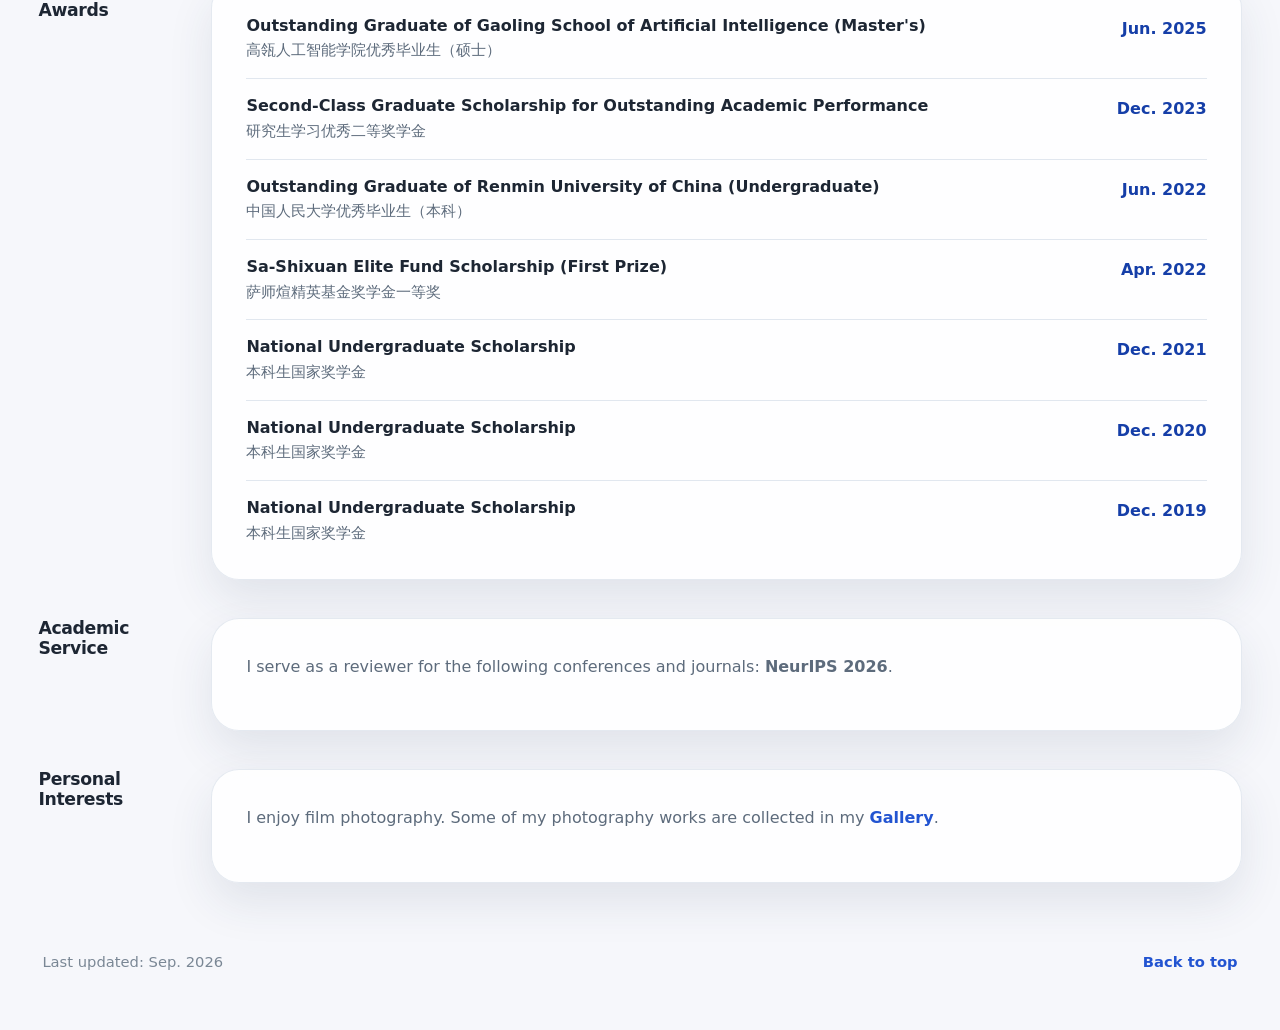
==== commit aa47dfe5: "Update index.html" ====
--- a/index.html
+++ b/index.html
@@ -136,7 +136,7 @@
 						<div class="pub-year">Preprint</div>
 						<div>
 							<h3>** Accelerating the Local Push Primitive for PageRank Computation</h3>
-							<p class="authors"><strong>Guanyu Cui</strong>, <a href="https://kyleyoung-ymj.github.io">Mingji Yang</a>, <a href="https://weizhewei.com">Zhewei Wei</a>.</p>
+							<p class="authors"><strong>Guanyu Cui</strong>, <a href="https://weizhewei.com">Zhewei Wei</a>, <a href="https://kyleyoung-ymj.github.io">Mingji Yang</a>.</p>
 							<p class="venue">Preprint.</p>
 							<div class="pub-links">
 								<a href="https://arxiv.org/abs/2609.12076">arXiv</a>
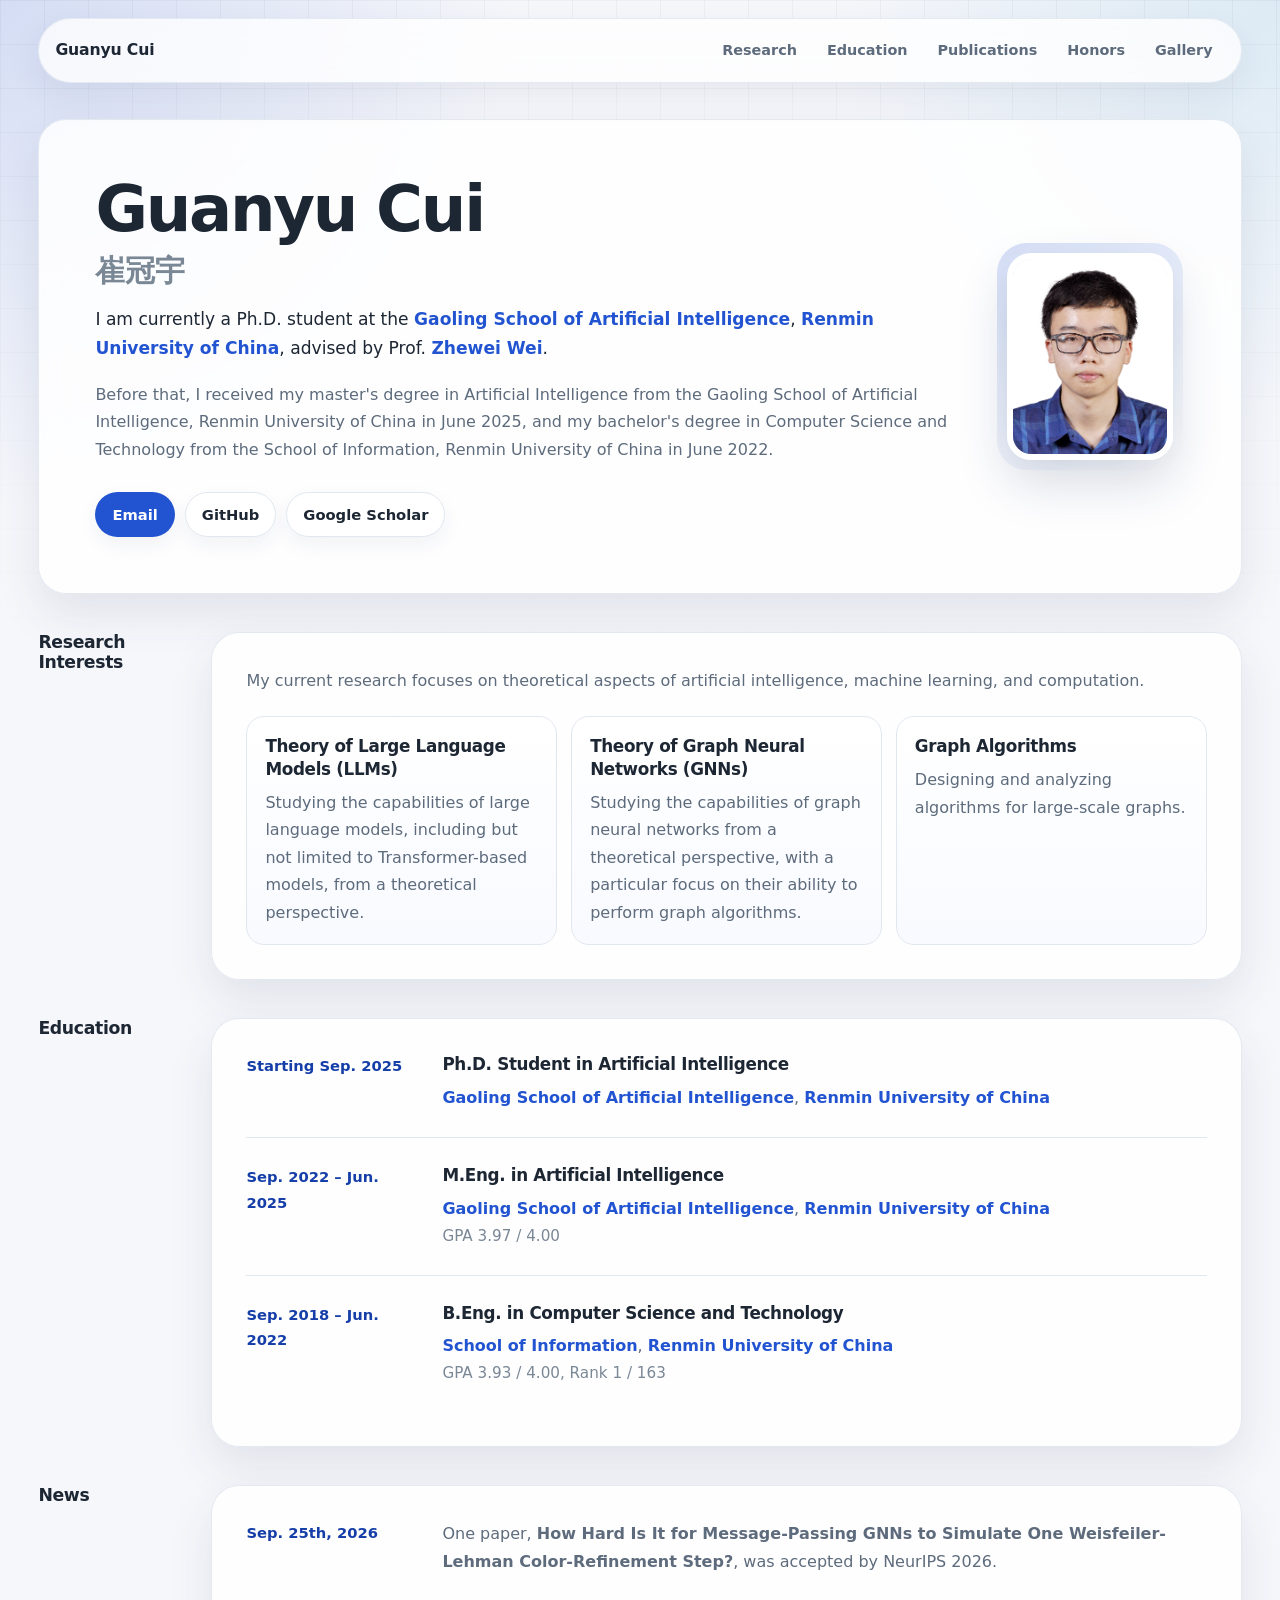
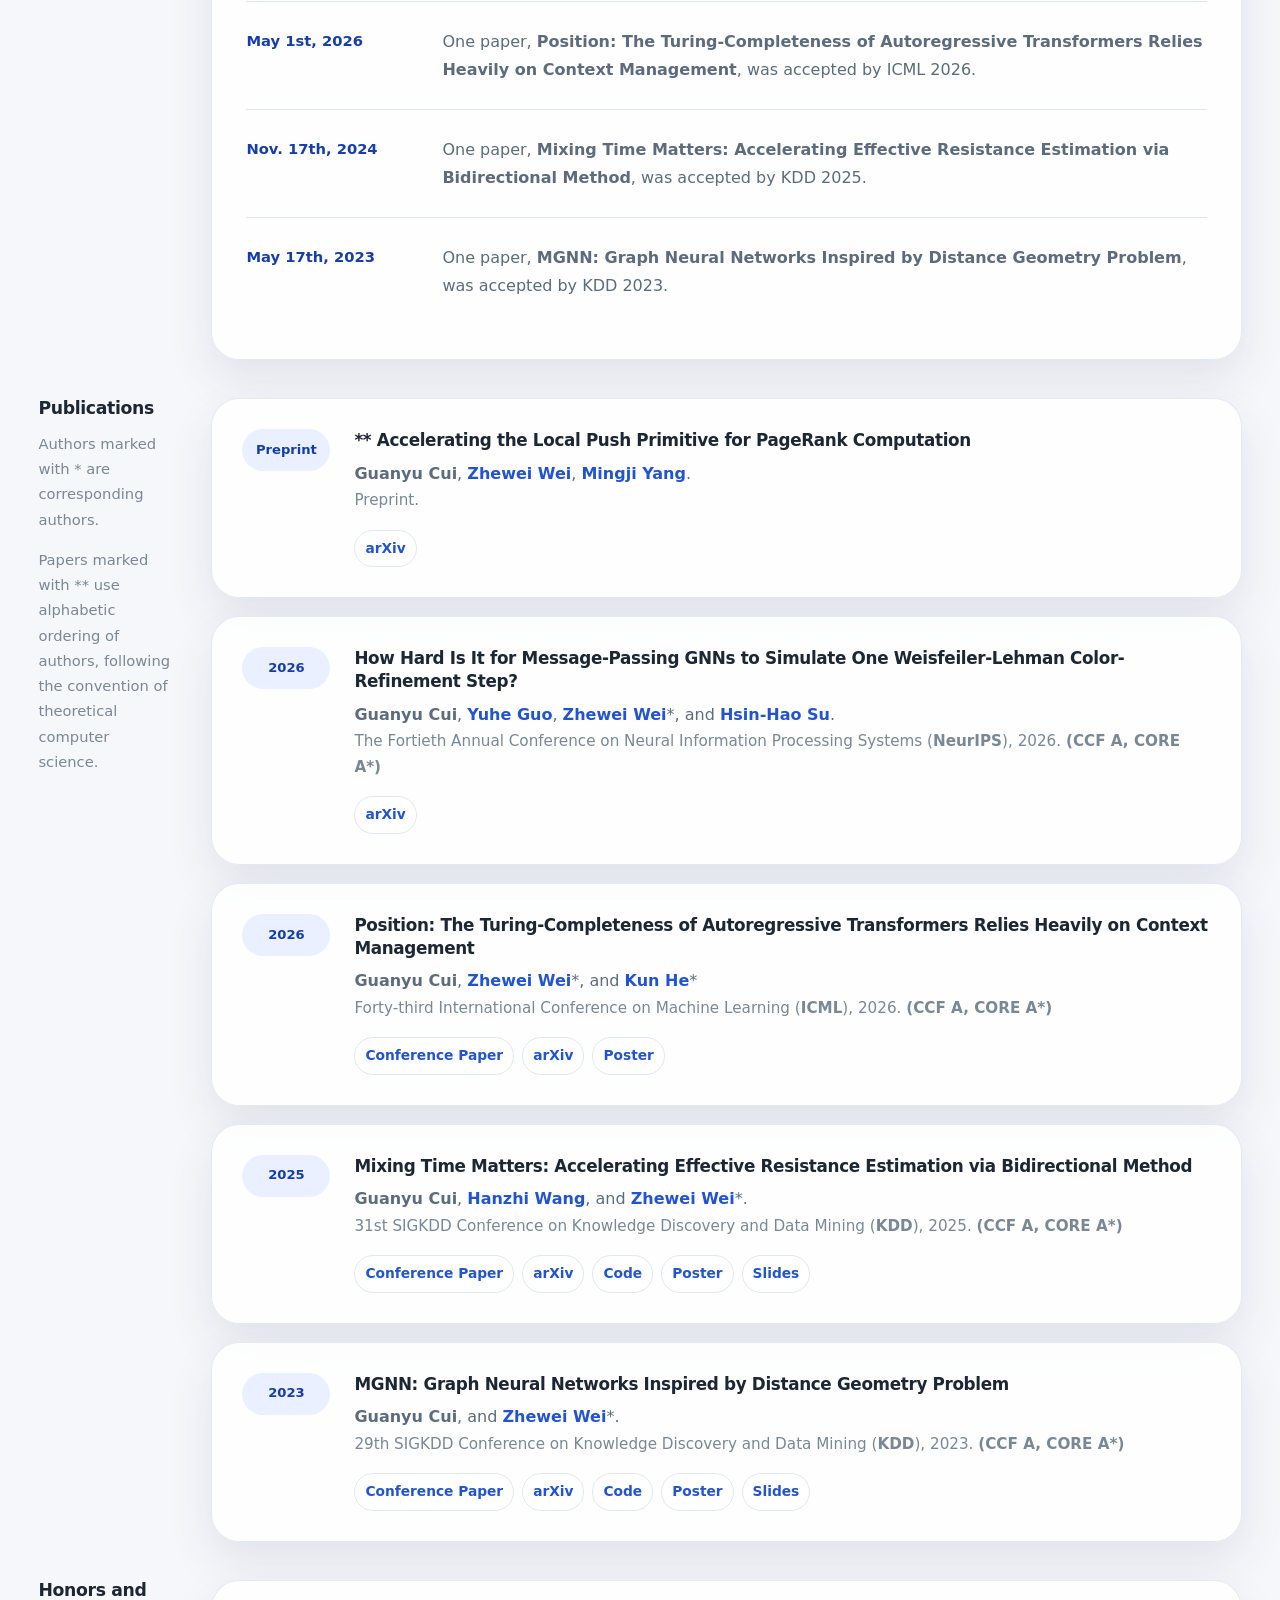
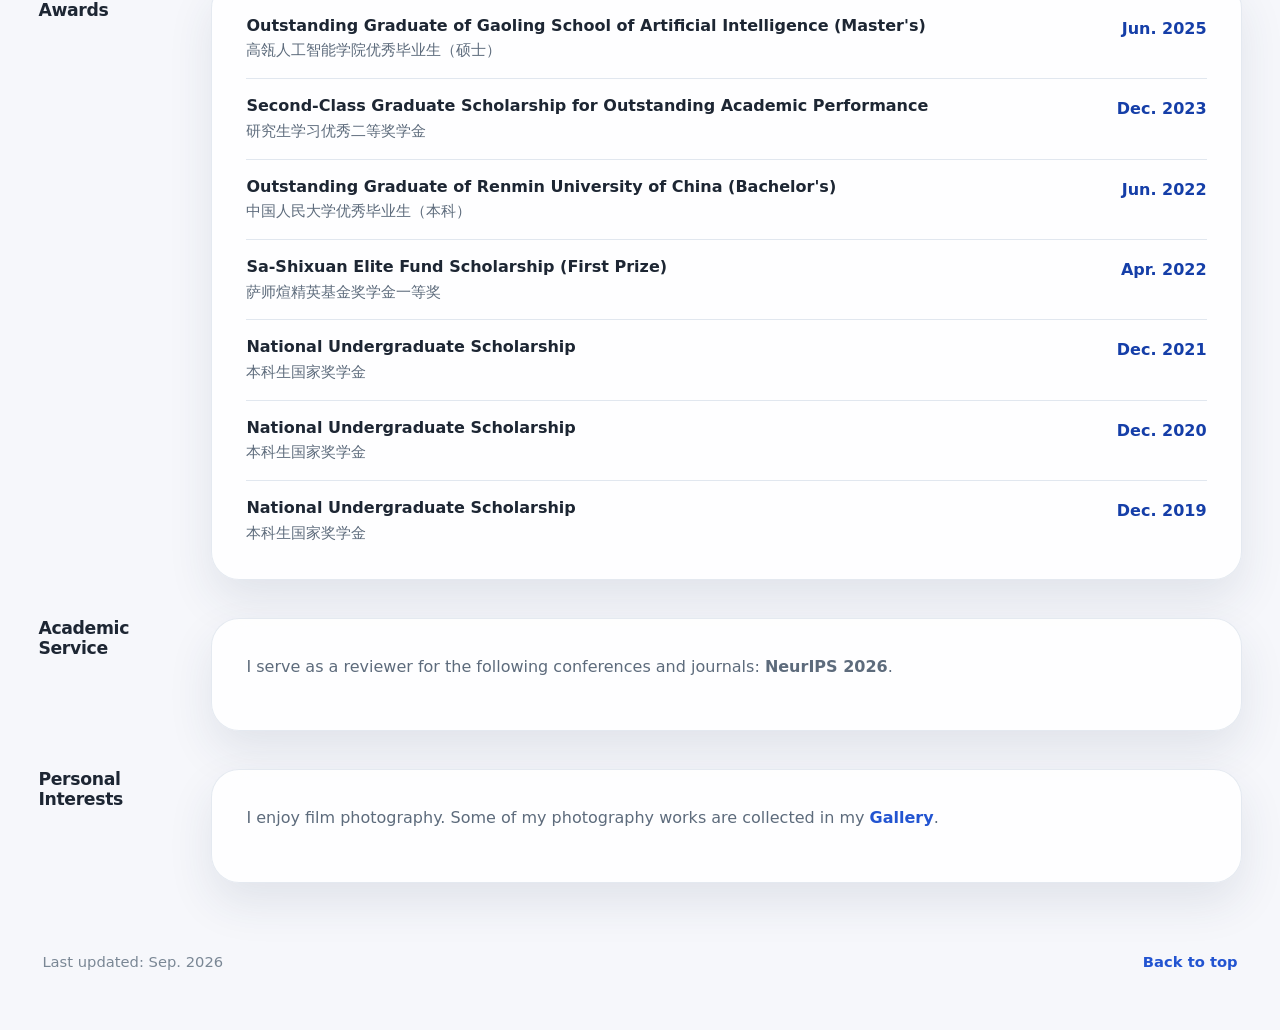
==== commit 8591beb5: "Update index.html" ====
--- a/index.html
+++ b/index.html
@@ -226,7 +226,7 @@
 					</div>
 					<div class="award-item">
 						<span>
-							<strong>Outstanding Graduate of Renmin University of China (Undergraduate)</strong>
+							<strong>Outstanding Graduate of Renmin University of China (Bachelor's)</strong>
 							<span class="award-cn">中国人民大学优秀毕业生（本科）</span>
 						</span>
 						<strong>Jun. 2022</strong>
